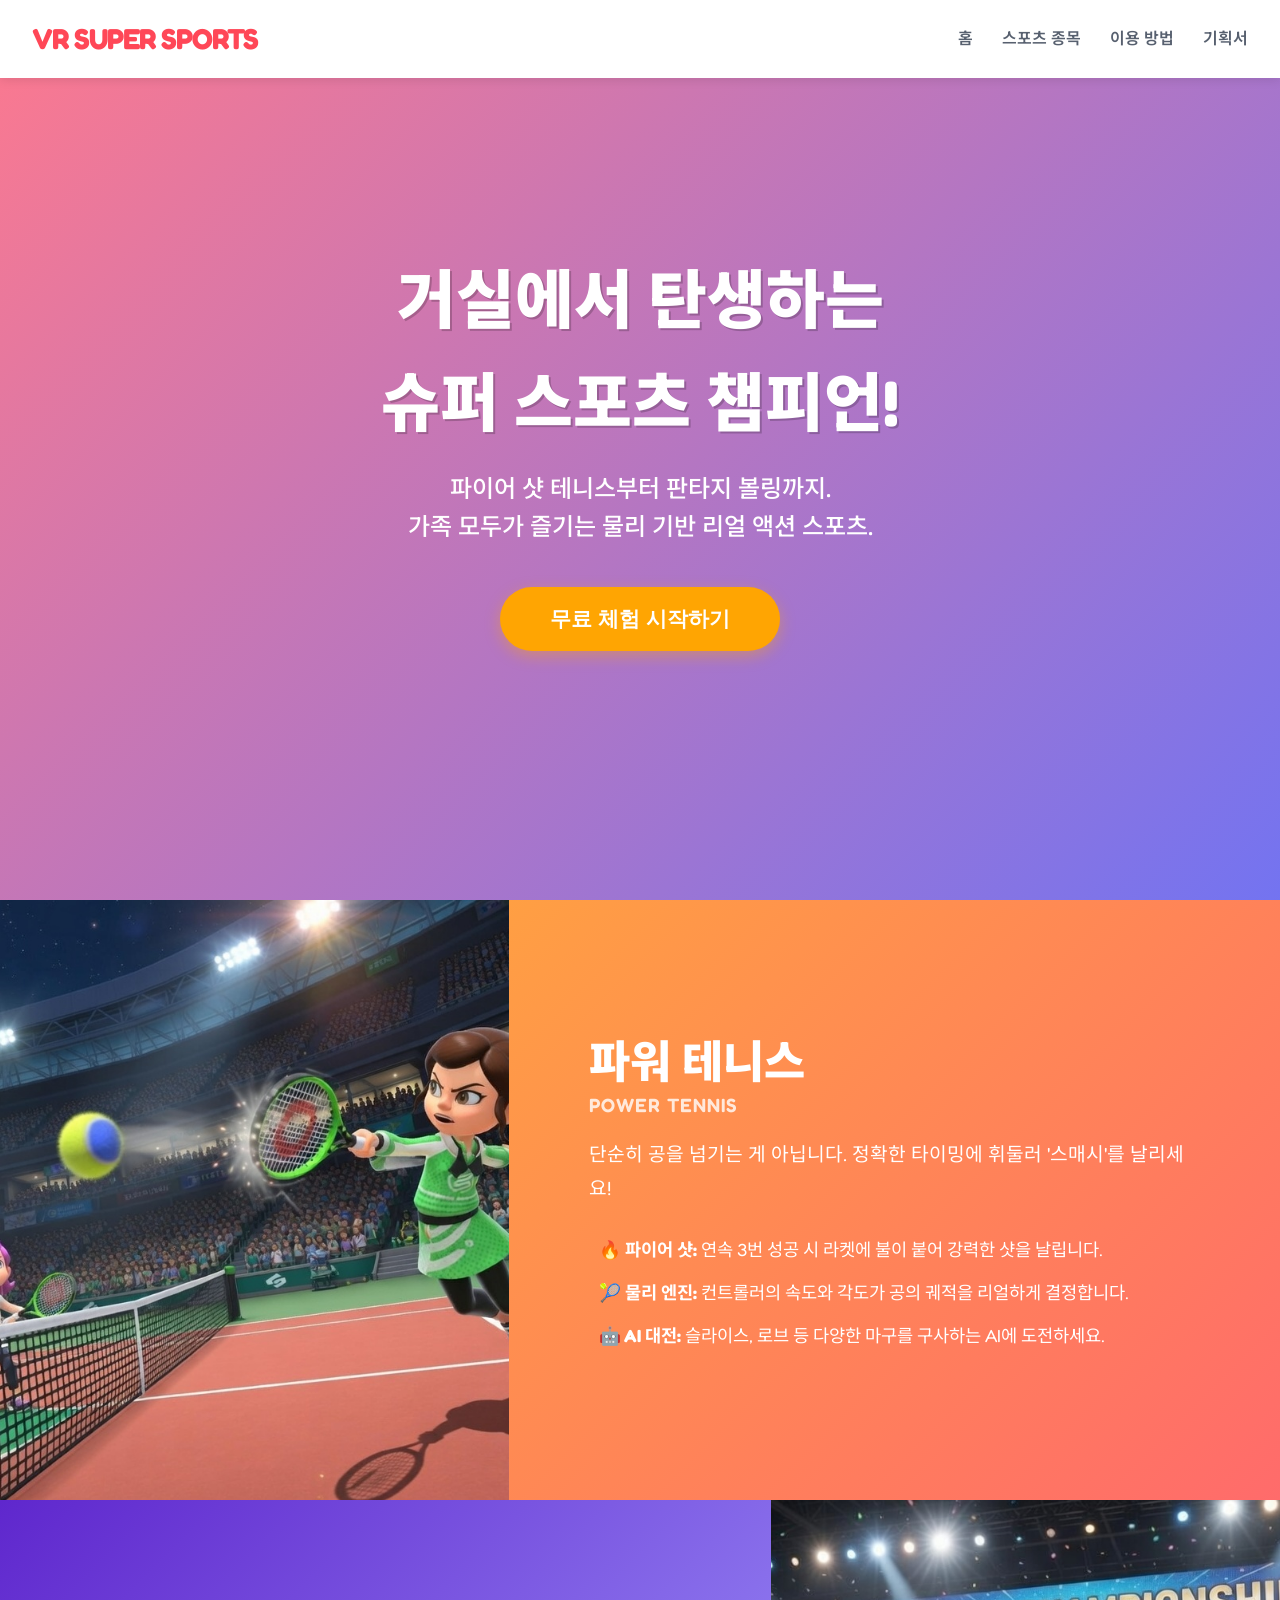
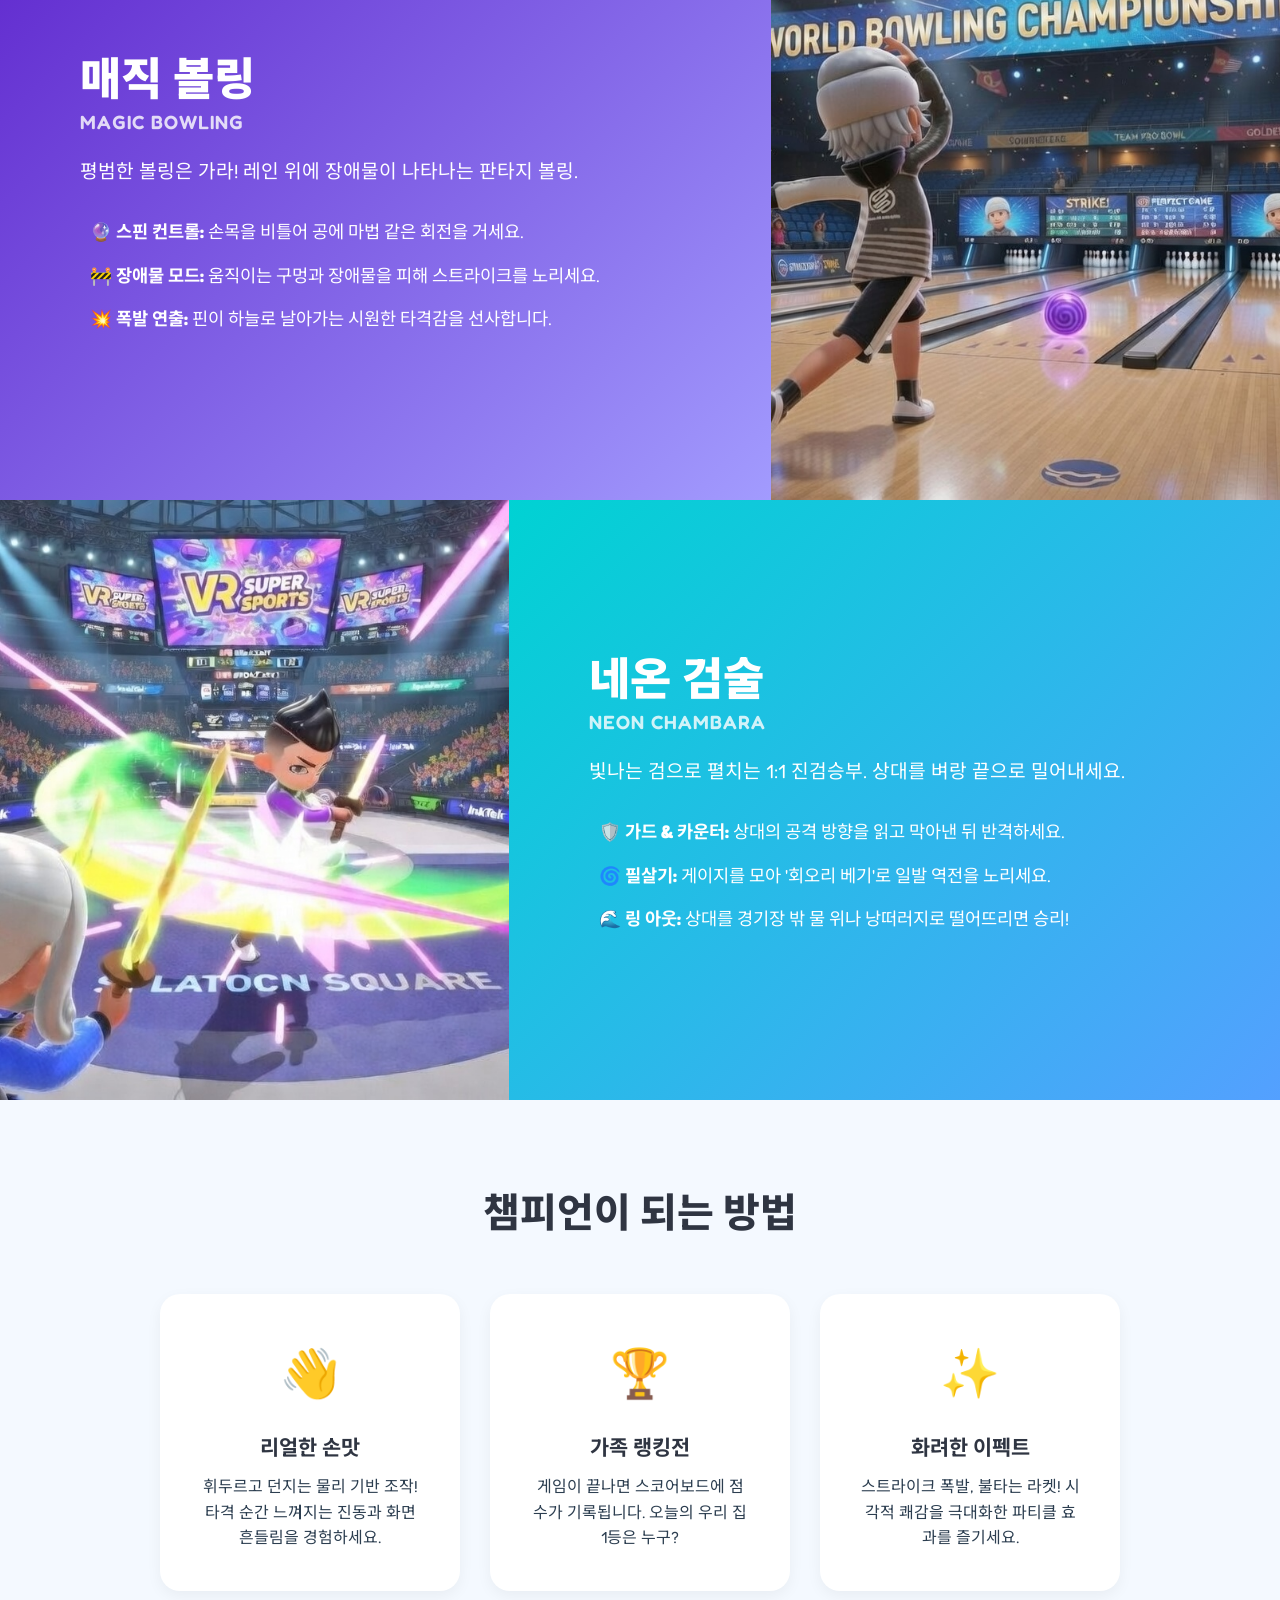
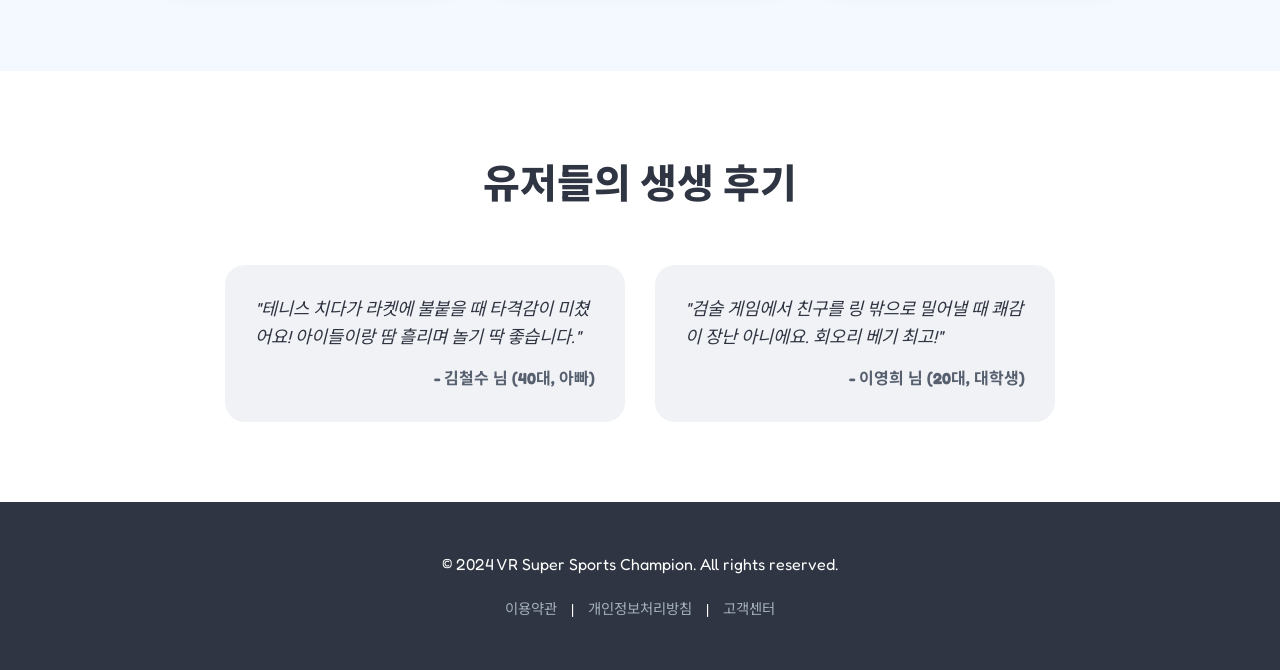
==== index.html @ 84fe6892 "VR" ====
<!doctype html>
<html lang="ko">
  <head>
    <meta charset="UTF-8" />
    <meta name="viewport" content="width=device-width, initial-scale=1.0" />
    <title>VR 슈퍼 스포츠 챔피언</title>
    <link rel="stylesheet" href="VR Super Sports/main.css" />
    <!-- 폰트 추가 -->
    <link
      href="https://fonts.googleapis.com/css2?family=Fredoka:wght@400;600;700&family=Noto+Sans+KR:wght@400;700&display=swap"
      rel="stylesheet"
    />
  </head>
  <body>
    <header>
      <div class="logo">VR SUPER SPORTS</div>
      <nav>
        <a href="#">홈</a>
        <a href="#features">스포츠 종목</a>
        <a href="#how-to">이용 방법</a>
        <a href="VR Super Sports/design.html">기획서</a>
      </nav>
    </header>

    <section class="hero">
      <h1>거실에서 탄생하는<br />슈퍼 스포츠 챔피언!</h1>
      <p>
        파이어 샷 테니스부터 판타지 볼링까지.<br />가족 모두가 즐기는 물리 기반
        리얼 액션 스포츠.
      </p>
      <button class="btn" id="startBtn">무료 체험 시작하기</button>
    </section>

    <div id="features">
      <!-- 파워 테니스 섹션 -->
      <section class="game-section tennis-section">
        <div class="game-visual">
          <img
            src="VR Super Sports/asset/테니스.jpg"
            alt="파워 테니스 게임 장면"
          />
        </div>
        <div class="game-text">
          <h2 class="game-title">
            파워 테니스 <span class="sub-title">Power Tennis</span>
          </h2>
          <p class="game-desc">
            단순히 공을 넘기는 게 아닙니다. 정확한 타이밍에 휘둘러 '스매시'를
            날리세요!
          </p>
          <ul class="game-features">
            <li>
              <strong>🔥 파이어 샷:</strong> 연속 3번 성공 시 라켓에 불이 붙어
              강력한 샷을 날립니다.
            </li>
            <li>
              <strong>🎾 물리 엔진:</strong> 컨트롤러의 속도와 각도가 공의
              궤적을 리얼하게 결정합니다.
            </li>
            <li>
              <strong>🤖 AI 대전:</strong> 슬라이스, 로브 등 다양한 마구를
              구사하는 AI에 도전하세요.
            </li>
          </ul>
        </div>
      </section>

      <!-- 매직 볼링 섹션 -->
      <section class="game-section bowling-section">
        <div class="game-visual">
          <img src="VR Super Sports/asset/볼링.jpg" alt="매직 볼링 게임 장면" />
        </div>
        <div class="game-text">
          <h2 class="game-title">
            매직 볼링 <span class="sub-title">Magic Bowling</span>
          </h2>
          <p class="game-desc">
            평범한 볼링은 가라! 레인 위에 장애물이 나타나는 판타지 볼링.
          </p>
          <ul class="game-features">
            <li>
              <strong>🔮 스핀 컨트롤:</strong> 손목을 비틀어 공에 마법 같은
              회전을 거세요.
            </li>
            <li>
              <strong>🚧 장애물 모드:</strong> 움직이는 구멍과 장애물을 피해
              스트라이크를 노리세요.
            </li>
            <li>
              <strong>💥 폭발 연출:</strong> 핀이 하늘로 날아가는 시원한
              타격감을 선사합니다.
            </li>
          </ul>
        </div>
      </section>

      <!-- 네온 검술 섹션 -->
      <section class="game-section chambara-section">
        <div class="game-visual">
          <img src="VR Super Sports/asset/검술.jpg" alt="네온 검술 게임 장면" />
        </div>
        <div class="game-text">
          <h2 class="game-title">
            네온 검술 <span class="sub-title">Neon Chambara</span>
          </h2>
          <p class="game-desc">
            빛나는 검으로 펼치는 1:1 진검승부. 상대를 벼랑 끝으로 밀어내세요.
          </p>
          <ul class="game-features">
            <li>
              <strong>🛡️ 가드 & 카운터:</strong> 상대의 공격 방향을 읽고 막아낸
              뒤 반격하세요.
            </li>
            <li>
              <strong>🌀 필살기:</strong> 게이지를 모아 '회오리 베기'로 일발
              역전을 노리세요.
            </li>
            <li>
              <strong>🌊 링 아웃:</strong> 상대를 경기장 밖 물 위나 낭떠러지로
              떨어뜨리면 승리!
            </li>
          </ul>
        </div>
      </section>
    </div>

    <!-- 이용 방법 섹션 추가 -->
    <section id="how-to" class="how-to-play">
      <h2 class="section-title">챔피언이 되는 방법</h2>
      <div class="steps-container">
        <div class="step-item">
          <div class="step-icon">👋</div>
          <h3>리얼한 손맛</h3>
          <p>
            휘두르고 던지는 물리 기반 조작! 타격 순간 느껴지는 진동과 화면
            흔들림을 경험하세요.
          </p>
        </div>
        <div class="step-item">
          <div class="step-icon">🏆</div>
          <h3>가족 랭킹전</h3>
          <p>
            게임이 끝나면 스코어보드에 점수가 기록됩니다. 오늘의 우리 집 1등은
            누구?
          </p>
        </div>
        <div class="step-item">
          <div class="step-icon">✨</div>
          <h3>화려한 이펙트</h3>
          <p>
            스트라이크 폭발, 불타는 라켓! 시각적 쾌감을 극대화한 파티클 효과를
            즐기세요.
          </p>
        </div>
      </div>
    </section>

    <!-- 리뷰 섹션 추가 -->
    <section class="reviews">
      <h2 class="section-title">유저들의 생생 후기</h2>
      <div class="review-container">
        <div class="review-card">
          <p class="review-text">
            "테니스 치다가 라켓에 불붙을 때 타격감이 미쳤어요! 아이들이랑 땀
            흘리며 놀기 딱 좋습니다."
          </p>
          <p class="review-author">- 김철수 님 (40대, 아빠)</p>
        </div>
        <div class="review-card">
          <p class="review-text">
            "검술 게임에서 친구를 링 밖으로 밀어낼 때 쾌감이 장난 아니에요.
            회오리 베기 최고!"
          </p>
          <p class="review-author">- 이영희 님 (20대, 대학생)</p>
        </div>
      </div>
    </section>

    <footer>
      <p>&copy; 2024 VR Super Sports Champion. All rights reserved.</p>
      <div class="footer-links">
        <a href="#">이용약관</a> | <a href="#">개인정보처리방침</a> |
        <a href="#">고객센터</a>
      </div>
    </footer>

    <script src="VR Super Sports/main.js"></script>
  </body>
</html>
---- VR Super Sports/main.css ----
/* c:\Users\vr\Documents\GitHub\VRproject\기나쥬\style.css */

/* CSS Reset & Basic Setup */
* {
    box-sizing: border-box;
    margin: 0;
    padding: 0;
}
body {
    font-family: 'Fredoka', 'Noto Sans KR', sans-serif, 'Arial';
    background-color: #f4f9ff;
    color: #2c3e50;
    line-height: 1.6;
}

/* Header */
header {
    background-color: #ffffff;
    padding: 1rem 2rem;
    display: flex;
    justify-content: space-between;
    align-items: center;
    position: fixed;
    width: 100%;
    top: 0;
    z-index: 1000;
    box-shadow: 0 2px 10px rgba(0,0,0,0.1);
}
.logo {
    font-size: 1.8rem;
    font-weight: 800;
    color: #ff4757;
    letter-spacing: -1px;
}
nav a {
    color: #57606f;
    text-decoration: none;
    margin-left: 25px;
    font-weight: 600;
    transition: color 0.3s;
}
nav a:hover {
    color: #2ed573;
}

/* Hero Section */
.hero {
    height: 100vh;
    display: flex;
    flex-direction: column;
    justify-content: center;
    align-items: center;
    text-align: center;
    background: linear-gradient(135deg, rgba(255, 107, 129, 0.9), rgba(83, 82, 237, 0.8)), url('https://images.unsplash.com/photo-1551958219-acbc608c6377?ixlib=rb-4.0.3&auto=format&fit=crop&w=1920&q=80');
    background-size: cover;
    background-position: center;
    color: white;
    padding: 0 20px;
}
.hero h1 {
    font-size: 4rem;
    margin-bottom: 1rem;
    text-shadow: 2px 2px 0px rgba(0,0,0,0.2);
    font-weight: 900;
}
.hero p {
    font-size: 1.5rem;
    margin-bottom: 2.5rem;
    max-width: 700px;
    font-weight: 500;
}
.btn {
    padding: 18px 50px;
    background-color: #ffa502;
    color: white;
    border: none;
    border-radius: 50px;
    font-size: 1.3rem;
    font-weight: 800;
    cursor: pointer;
    transition: all 0.3s ease;
    box-shadow: 0 5px 15px rgba(255, 165, 2, 0.4);
}
.btn:hover {
    transform: scale(1.05);
    background-color: #ff7f50;
}

/* Common Section Styles */
section {
    padding: 80px 20px;
}
.section-title {
    width: 100%;
    text-align: center;
    margin-bottom: 50px;
    font-size: 2.5rem;
    color: #2f3542;
    font-weight: 800;
}

/* Game Sections (New Layout) */
.game-section {
    display: flex;
    align-items: stretch;
    justify-content: center;
    padding: 0;
    gap: 0;
    min-height: 600px;
}

/* 짝수 번째 섹션은 좌우 반전 (이미지 오른쪽, 텍스트 왼쪽) */
.game-section:nth-child(even) {
    flex-direction: row-reverse;
    background-color: #ffffff;
}
.game-section:nth-child(odd) {
    background-color: #f8f9fa;
}

.game-visual {
    flex: 1;
    border-radius: 0;
    box-shadow: none;
    overflow: hidden;
    position: relative;
}
.game-visual:hover img {
    transform: scale(1.05);
}

.game-visual img {
    width: 100%;
    height: 100%;
    object-fit: cover;
    object-position: center; /* 중앙 정렬 */
    display: block;
    transition: transform 0.5s ease;
}

.game-text {
    flex: 1.2;
    padding: 5rem;
    display: flex;
    flex-direction: column;
    justify-content: center;
}

.game-title {
    font-size: 2.8rem;
    font-weight: 900;
    margin-bottom: 20px;
    line-height: 1.2;
}
.sub-title {
    display: block;
    font-size: 1.2rem;
    color: #636e72;
    font-weight: 600;
    margin-top: 5px;
    text-transform: uppercase;
    letter-spacing: 1px;
}
.game-desc {
    font-size: 1.2rem;
    color: #636e72;
    margin-bottom: 30px;
    line-height: 1.8;
}
.game-features {
    list-style: none;
}
.game-features li {
    margin-bottom: 15px;
    font-size: 1.1rem;
    padding-left: 10px;
}

/* Specific Colors per Game */
.tennis-section .game-text {
    background: linear-gradient(135deg, #ff9f43, #ff6b6b);
    color: white;
}
.tennis-section .game-title, .tennis-section .game-desc, .tennis-section .sub-title { color: white; }
.tennis-section .sub-title { opacity: 0.8; }

.bowling-section .game-text {
    background: linear-gradient(135deg, #5f27cd, #a29bfe);
    color: white;
}
.bowling-section .game-title, .bowling-section .game-desc, .bowling-section .sub-title { color: white; }
.bowling-section .sub-title { opacity: 0.8; }

.chambara-section .game-text {
    background: linear-gradient(135deg, #00d2d3, #54a0ff);
    color: white;
}
.chambara-section .game-title, .chambara-section .game-desc, .chambara-section .sub-title { color: white; }
.chambara-section .sub-title { opacity: 0.8; }

/* Mobile Responsive */
@media (max-width: 768px) {
    .game-section {
        flex-direction: column !important;
        padding: 0;
        gap: 0;
        text-align: center;
    }
    .game-visual {
        width: 100%;
        height: 300px;
    }
    .game-text {
        padding: 40px 20px;
    }
    .game-features {
        text-align: left;
    }
}

/* How to Play Section */
.how-to-play {
    background-color: #f4f9ff;
    text-align: center;
}
.steps-container {
    display: flex;
    justify-content: center;
    flex-wrap: wrap;
    gap: 30px;
}
.step-item {
    background: white;
    padding: 40px;
    border-radius: 20px;
    width: 300px;
    box-shadow: 0 5px 15px rgba(0,0,0,0.05);
}
.step-icon {
    font-size: 3rem;
    margin-bottom: 20px;
}
.step-item h3 {
    color: #2f3542;
    margin-bottom: 10px;
    font-size: 1.3rem;
}

/* Reviews Section */
.reviews {
    background-color: #ffffff;
}
.review-container {
    display: flex;
    justify-content: center;
    gap: 30px;
    flex-wrap: wrap;
}
.review-card {
    background-color: #f1f2f6;
    padding: 30px;
    border-radius: 20px;
    width: 400px;
    position: relative;
}
.review-text {
    font-size: 1.1rem;
    color: #2f3542;
    font-style: italic;
    margin-bottom: 15px;
}
.review-author {
    font-weight: bold;
    color: #57606f;
    text-align: right;
}

/* Footer */
footer {
    background-color: #2f3542;
    padding: 50px 20px;
    text-align: center;
    color: #fff;
}
.footer-links {
    margin-top: 20px;
    font-size: 0.9rem;
}
.footer-links a {
    color: #a4b0be;
    text-decoration: none;
    margin: 0 10px;
}
.footer-links a:hover {
    color: white;
}
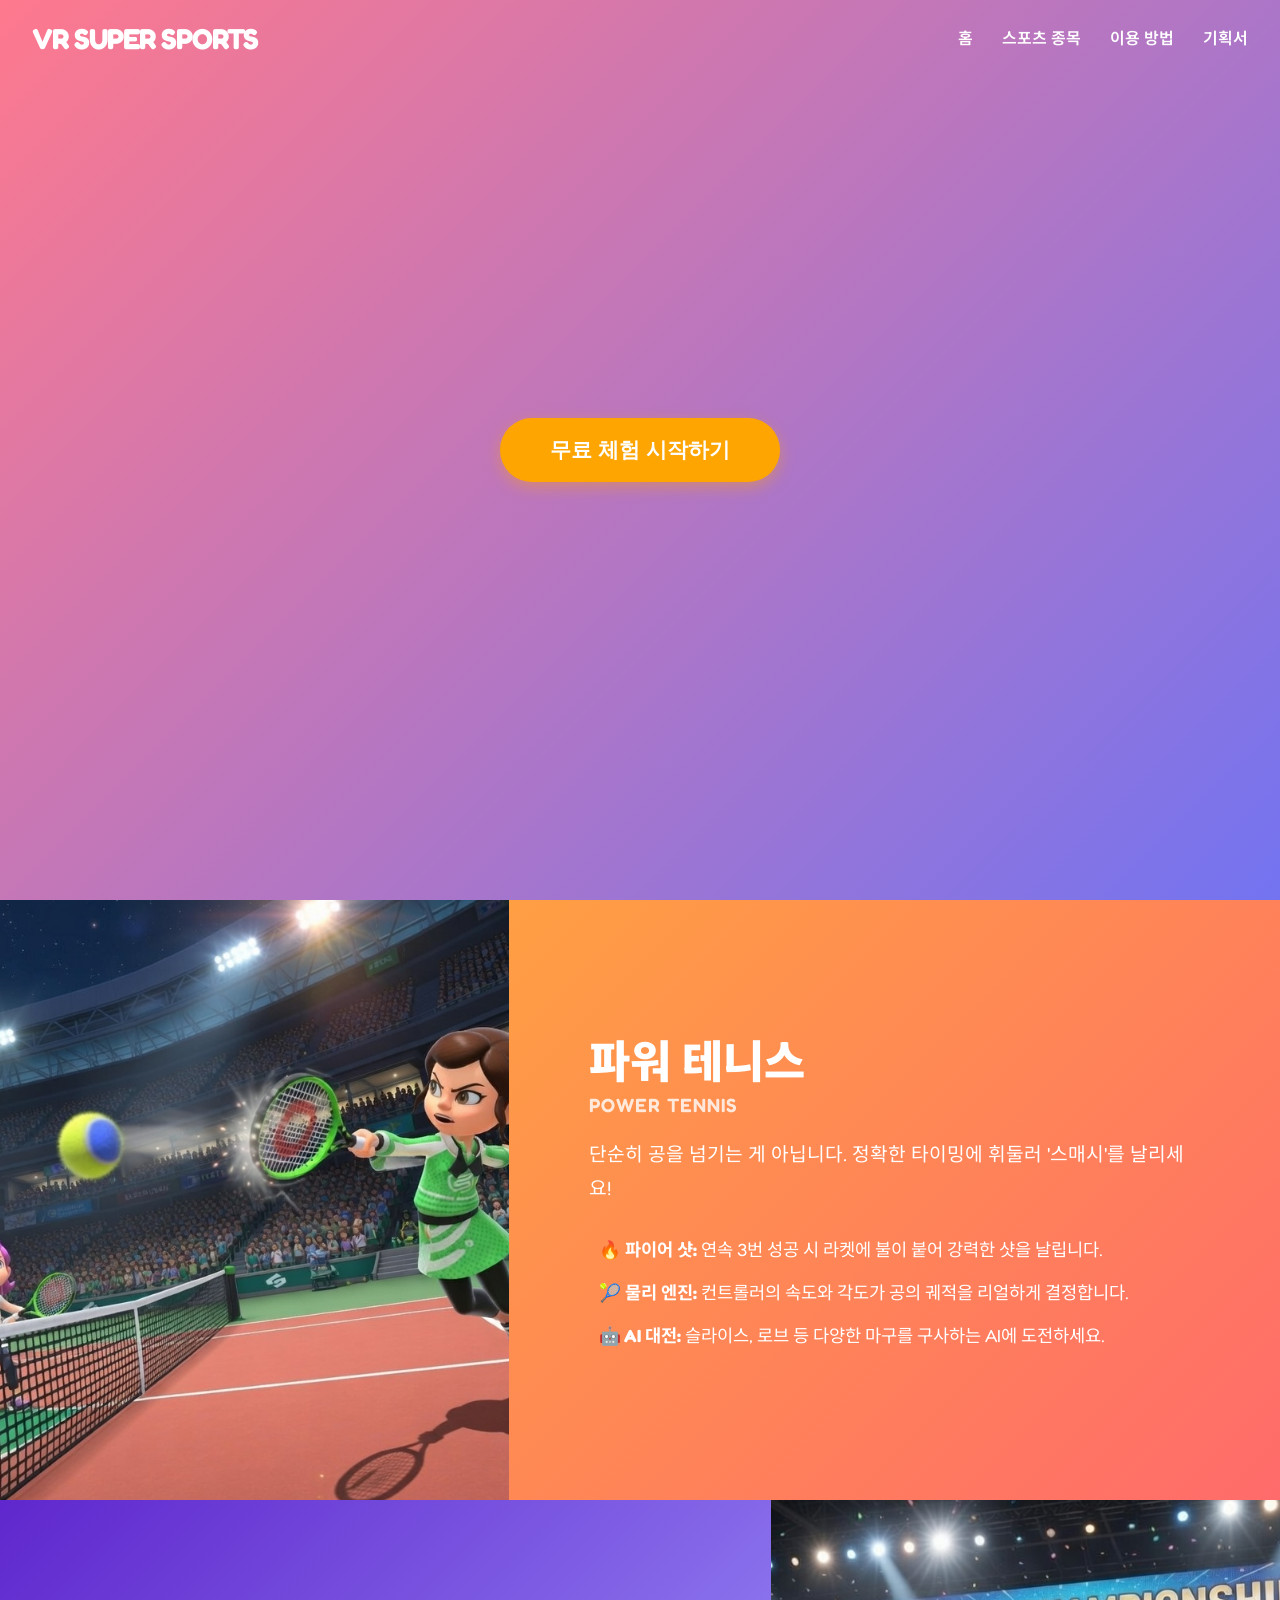
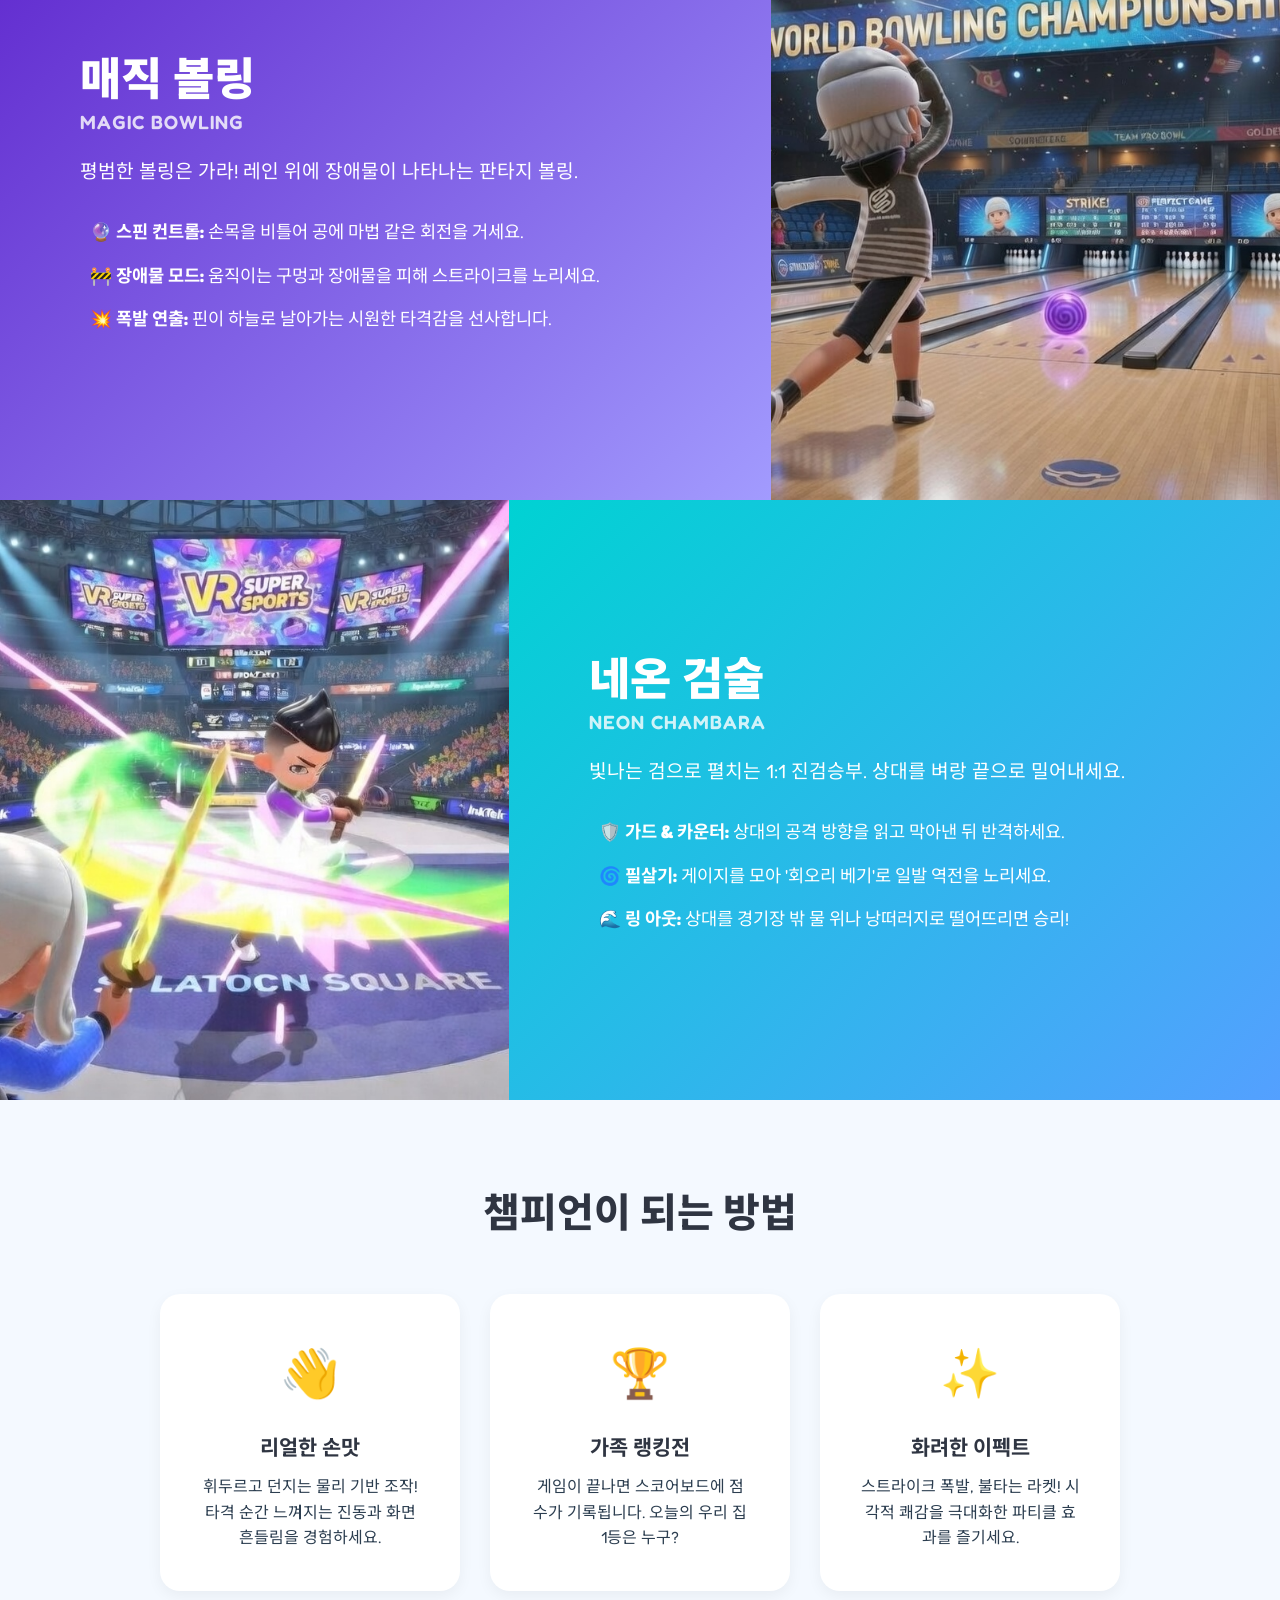
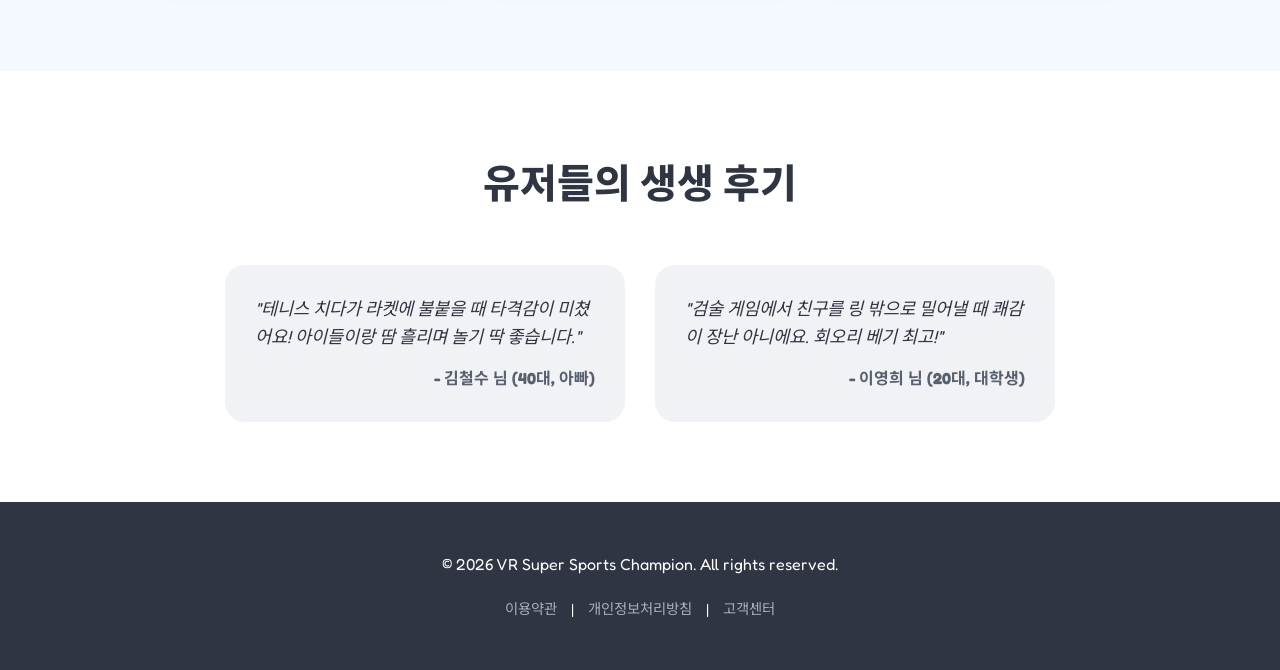
==== commit 8cb78513: "." ====
--- a/index.html
+++ b/index.html
@@ -23,11 +23,8 @@
     </header>
 
     <section class="hero">
-      <h1>거실에서 탄생하는<br />슈퍼 스포츠 챔피언!</h1>
-      <p>
-        파이어 샷 테니스부터 판타지 볼링까지.<br />가족 모두가 즐기는 물리 기반
-        리얼 액션 스포츠.
-      </p>
+     
+      
       <button class="btn" id="startBtn">무료 체험 시작하기</button>
     </section>
 
@@ -177,7 +174,7 @@
     </section>
 
     <footer>
-      <p>&copy; 2024 VR Super Sports Champion. All rights reserved.</p>
+      <p>&copy; 2026 VR Super Sports Champion. All rights reserved.</p>
       <div class="footer-links">
         <a href="#">이용약관</a> | <a href="#">개인정보처리방침</a> |
         <a href="#">고객센터</a>
--- a/VR Super Sports/main.css
+++ b/VR Super Sports/main.css
@@ -15,7 +15,6 @@
 
 /* Header */
 header {
-    background-color: #ffffff;
     padding: 1rem 2rem;
     display: flex;
     justify-content: space-between;
@@ -24,21 +23,33 @@
     width: 100%;
     top: 0;
     z-index: 1000;
+    background-color: transparent;
+    transition: background-color 0.3s ease, box-shadow 0.3s ease;
+}
+header.scrolled {
+    background-color: #ffffff;
     box-shadow: 0 2px 10px rgba(0,0,0,0.1);
 }
 .logo {
     font-size: 1.8rem;
     font-weight: 800;
+    color: white;
+    letter-spacing: -1px;
+    transition: color 0.3s ease;
+}
+header.scrolled .logo {
     color: #ff4757;
-    letter-spacing: -1px;
 }
 nav a {
-    color: #57606f;
+    color: white;
     text-decoration: none;
     margin-left: 25px;
     font-weight: 600;
     transition: color 0.3s;
 }
+header.scrolled nav a {
+    color: #57606f;
+}
 nav a:hover {
     color: #2ed573;
 }
@@ -51,7 +62,7 @@
     justify-content: center;
     align-items: center;
     text-align: center;
-    background: linear-gradient(135deg, rgba(255, 107, 129, 0.9), rgba(83, 82, 237, 0.8)), url('https://images.unsplash.com/photo-1551958219-acbc608c6377?ixlib=rb-4.0.3&auto=format&fit=crop&w=1920&q=80');
+    background: linear-gradient(135deg, rgba(255, 107, 129, 0.9), rgba(83, 82, 237, 0.8)), url('asset/메인 타이틀.png');
     background-size: cover;
     background-position: center;
     color: white;
@@ -63,11 +74,17 @@
     text-shadow: 2px 2px 0px rgba(0,0,0,0.2);
     font-weight: 900;
 }
+.main-logo {
+    max-width: 60%;
+    margin-bottom: 0.8rem;
+}
 .hero p {
     font-size: 1.5rem;
     margin-bottom: 2.5rem;
     max-width: 700px;
-    font-weight: 500;
+    font-weight: 700; /* 폰트를 더 굵게 변경 */
+    letter-spacing: 0.5px; /* 글자 사이 간격을 살짝 넓힘 */
+    text-shadow: 1px 1px 3px rgba(0, 0, 0, 0.3); /* 배경 위에서 가독성을 높이기 위한 그림자 */
 }
 .btn {
     padding: 18px 50px;
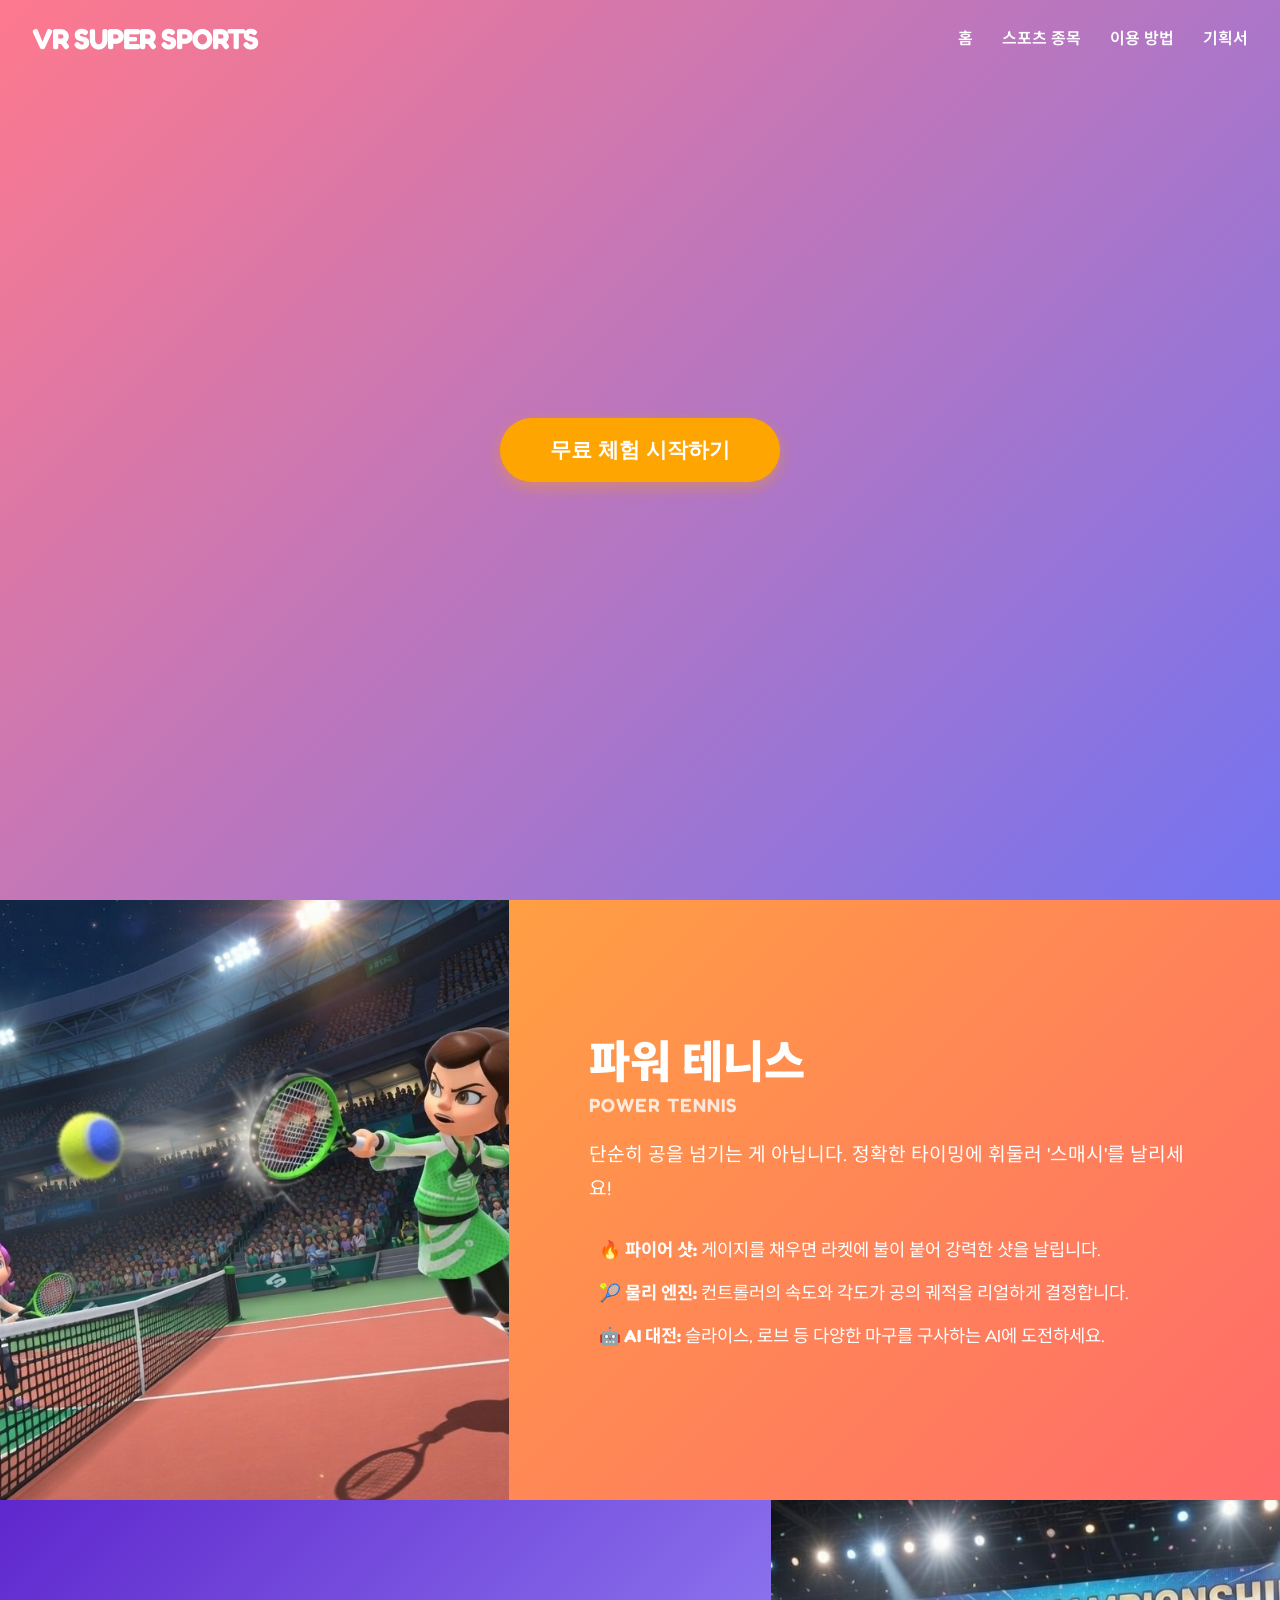
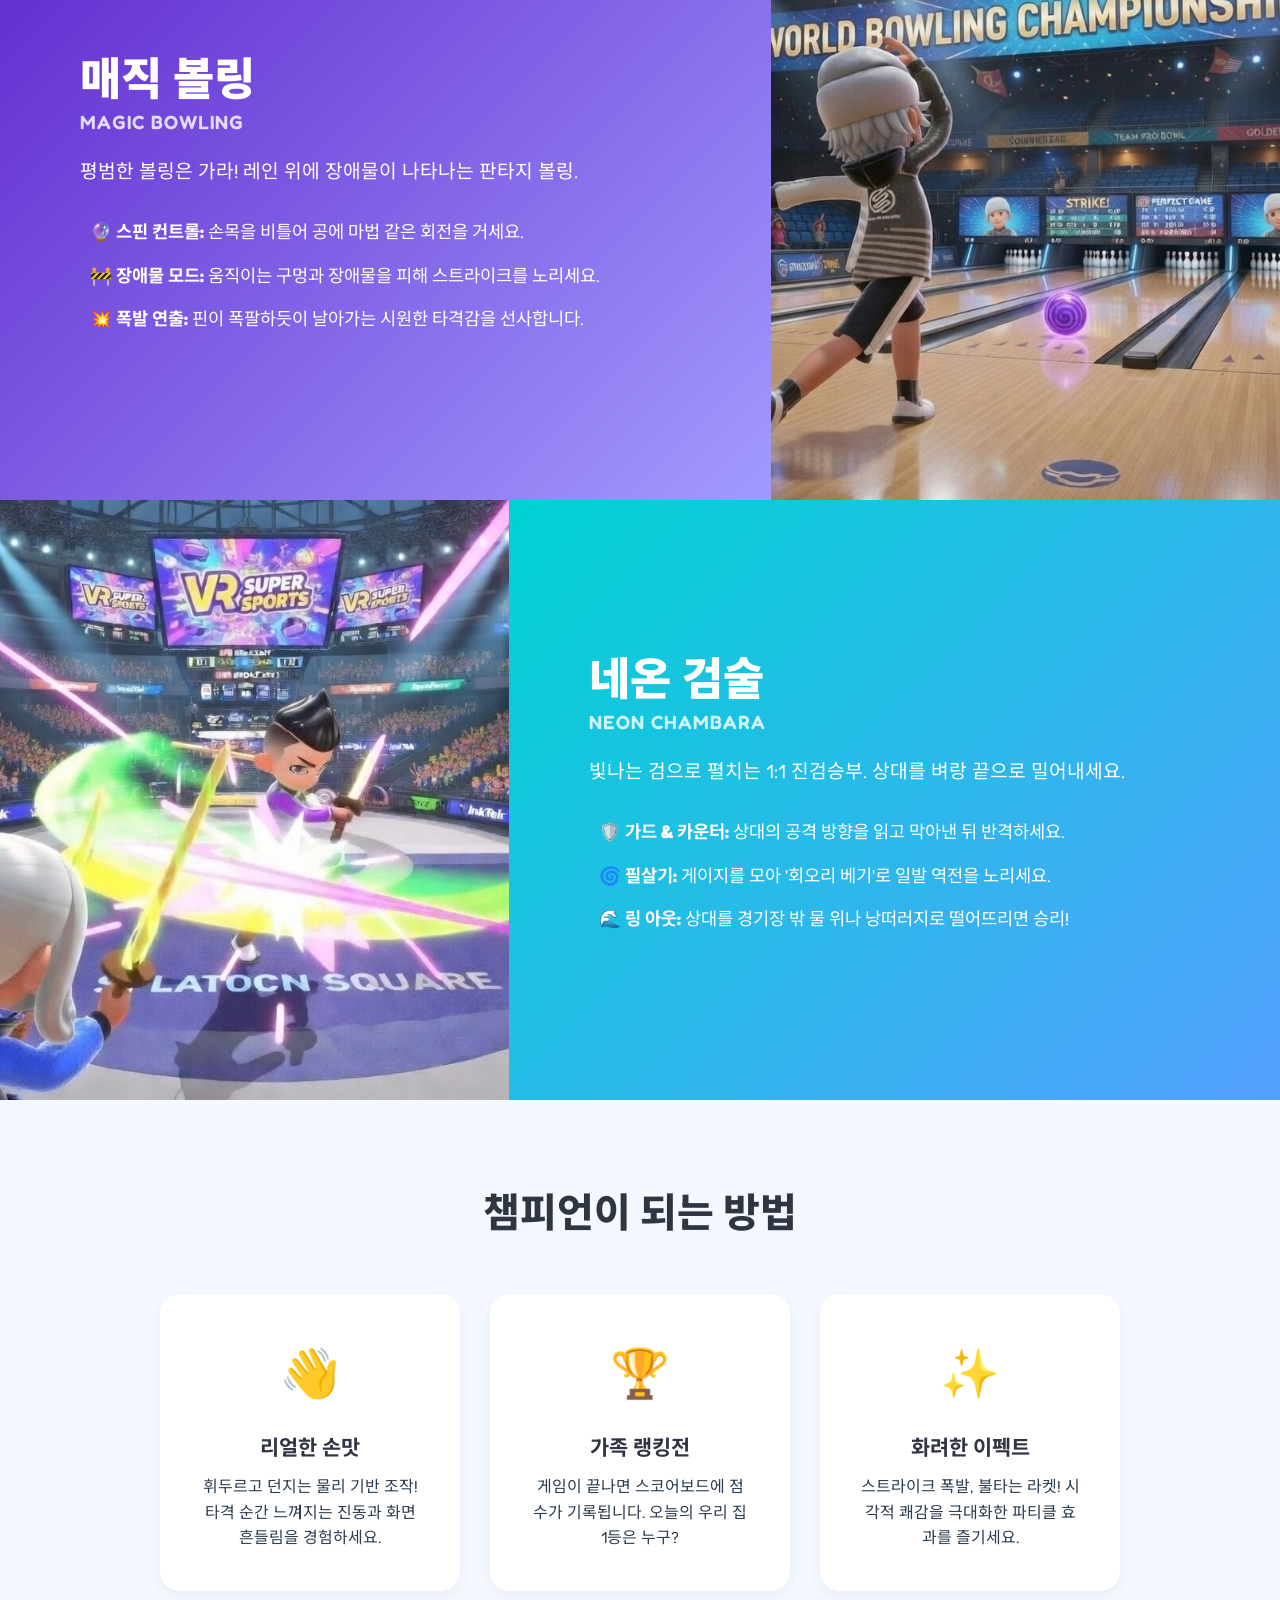
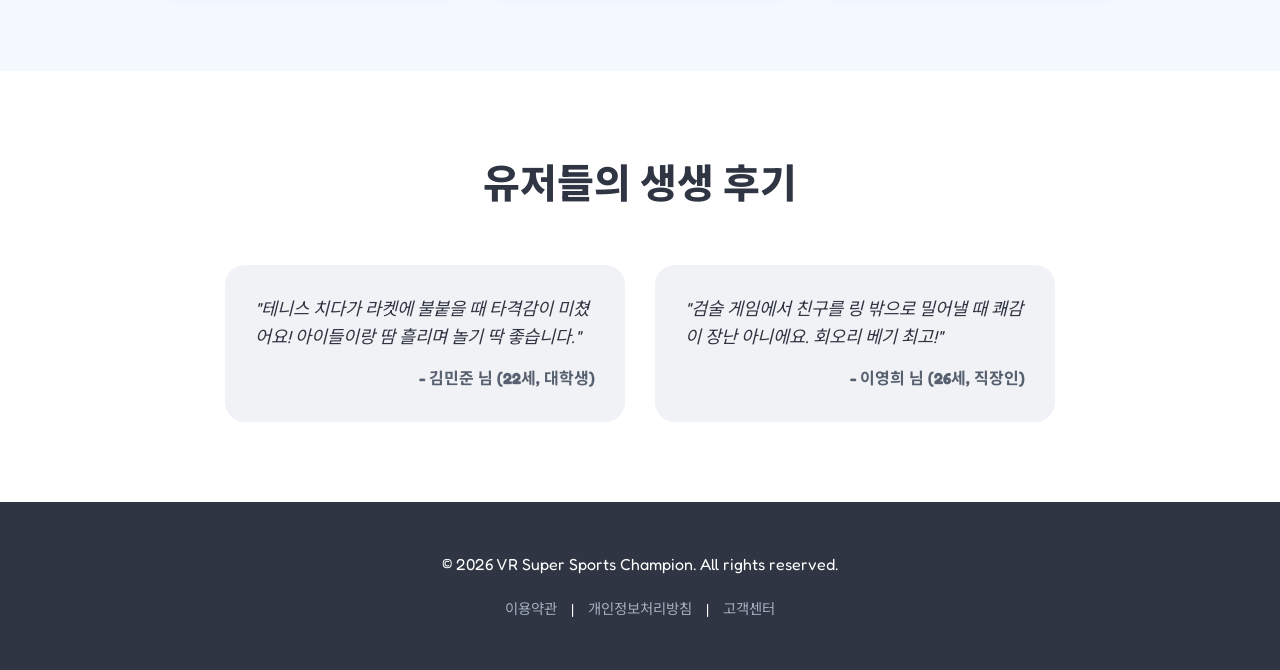
==== commit 2445efa9: "good" ====
--- a/index.html
+++ b/index.html
@@ -23,8 +23,6 @@
     </header>
 
     <section class="hero">
-     
-      
       <button class="btn" id="startBtn">무료 체험 시작하기</button>
     </section>
 
@@ -47,7 +45,7 @@
           </p>
           <ul class="game-features">
             <li>
-              <strong>🔥 파이어 샷:</strong> 연속 3번 성공 시 라켓에 불이 붙어
+              <strong>🔥 파이어 샷:</strong> 게이지를 채우면 라켓에 불이 붙어
               강력한 샷을 날립니다.
             </li>
             <li>
@@ -84,7 +82,7 @@
               스트라이크를 노리세요.
             </li>
             <li>
-              <strong>💥 폭발 연출:</strong> 핀이 하늘로 날아가는 시원한
+              <strong>💥 폭발 연출:</strong> 핀이 폭팔하듯이 날아가는 시원한
               타격감을 선사합니다.
             </li>
           </ul>
@@ -161,14 +159,14 @@
             "테니스 치다가 라켓에 불붙을 때 타격감이 미쳤어요! 아이들이랑 땀
             흘리며 놀기 딱 좋습니다."
           </p>
-          <p class="review-author">- 김철수 님 (40대, 아빠)</p>
+          <p class="review-author">- 김민준 님 (22세, 대학생)</p>
         </div>
         <div class="review-card">
           <p class="review-text">
             "검술 게임에서 친구를 링 밖으로 밀어낼 때 쾌감이 장난 아니에요.
             회오리 베기 최고!"
           </p>
-          <p class="review-author">- 이영희 님 (20대, 대학생)</p>
+          <p class="review-author">- 이영희 님 (26세, 직장인)</p>
         </div>
       </div>
     </section>
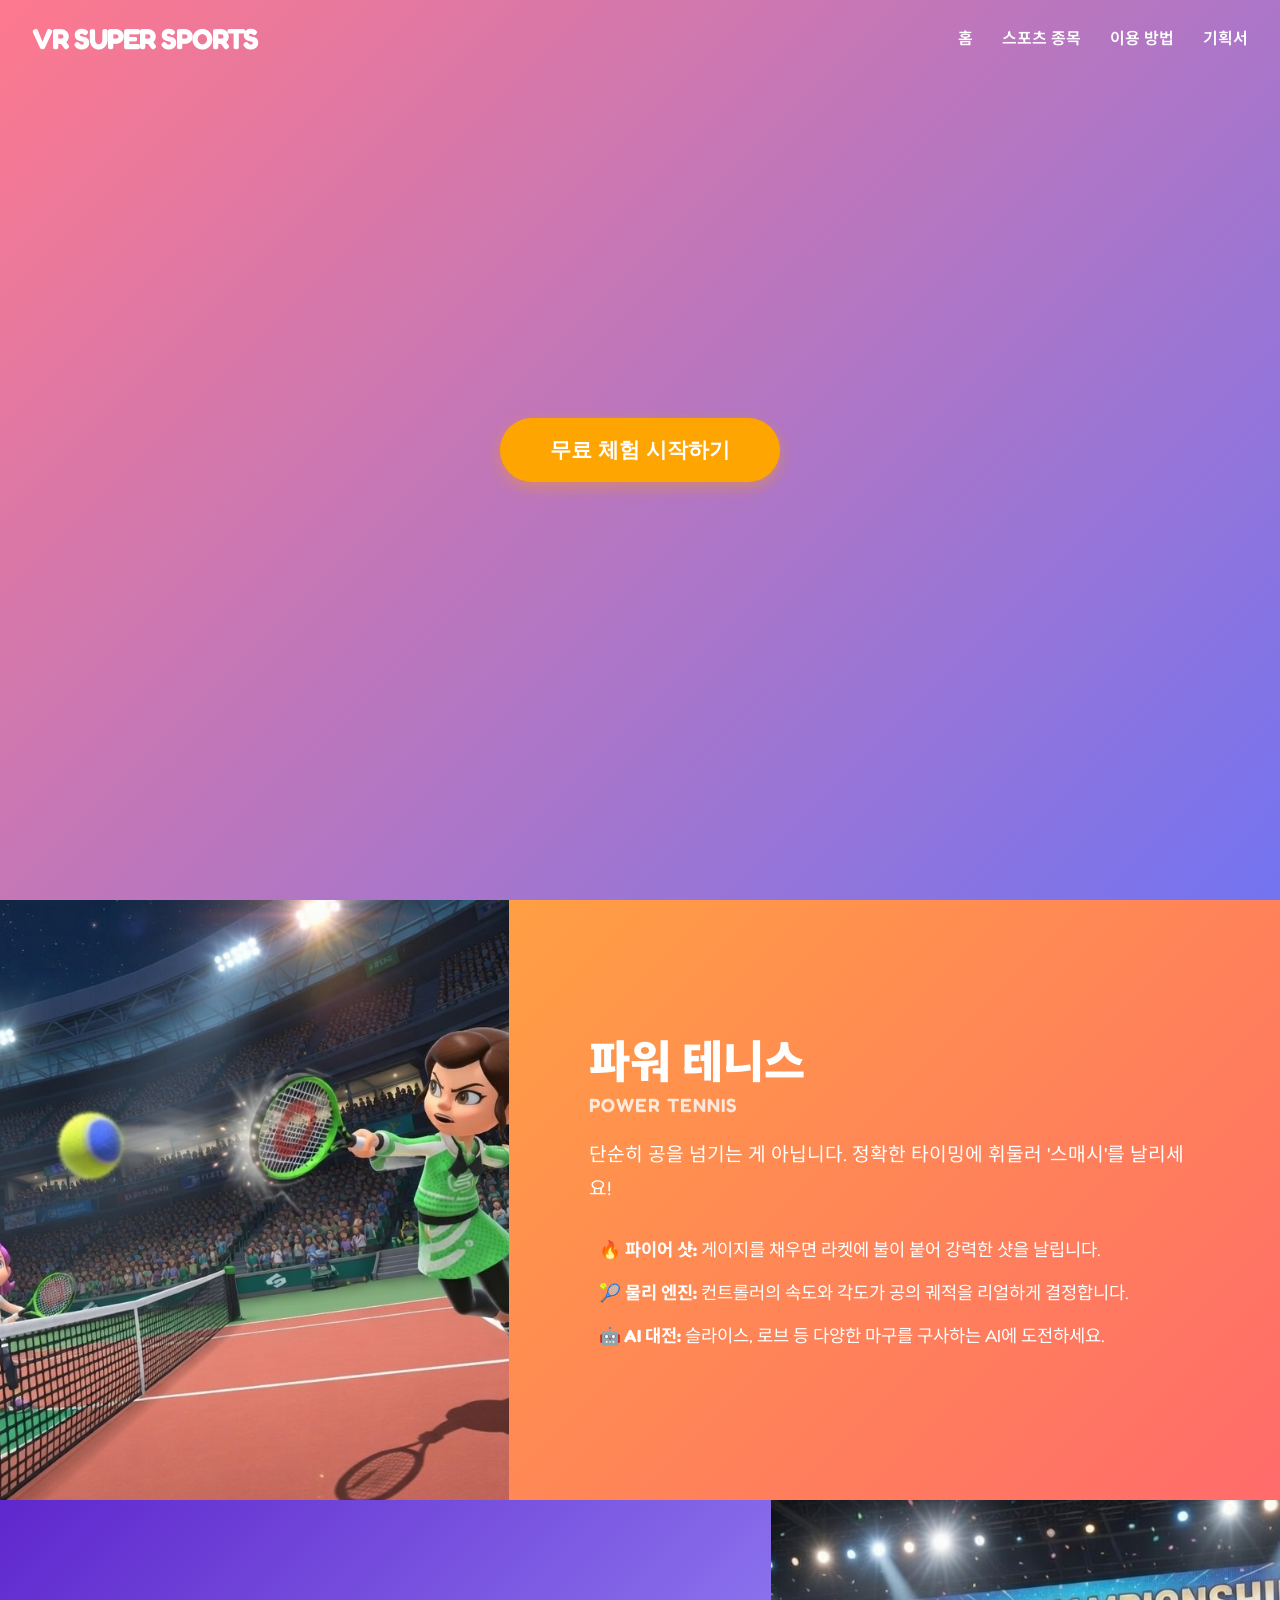
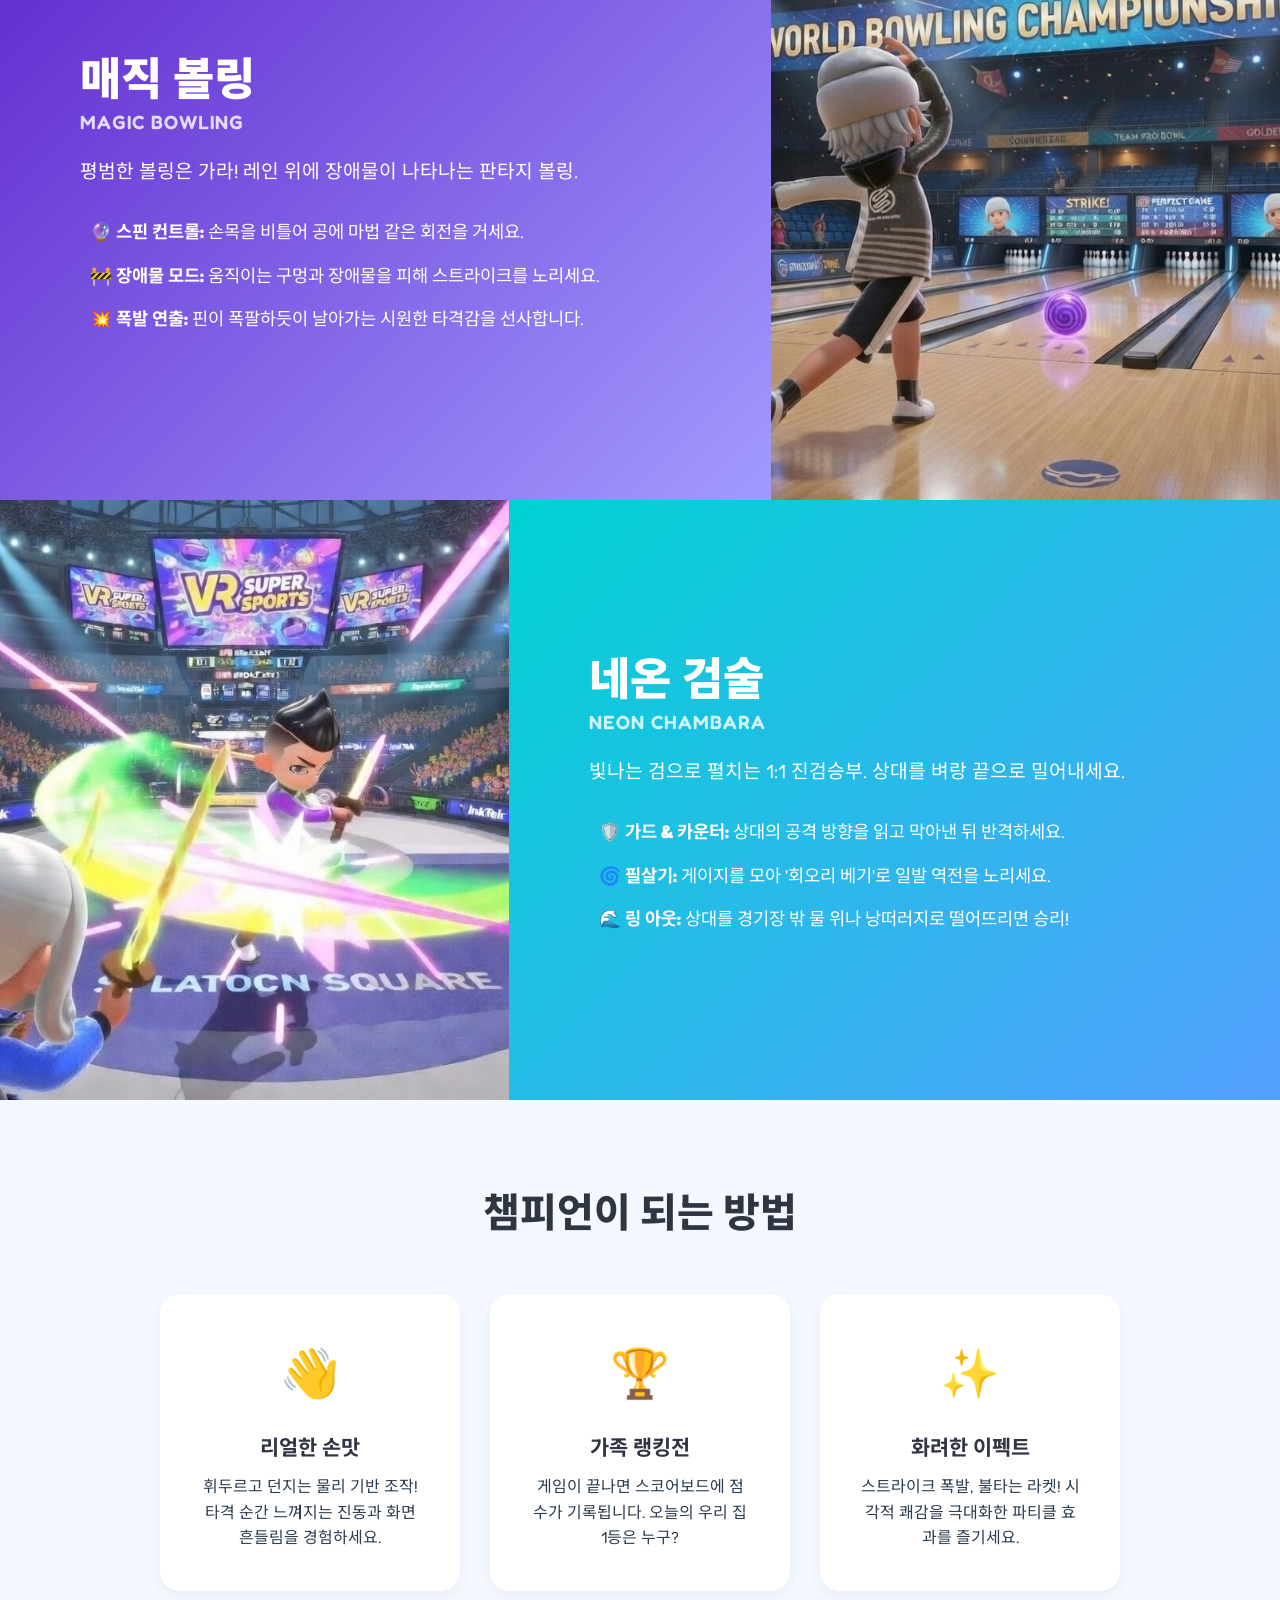
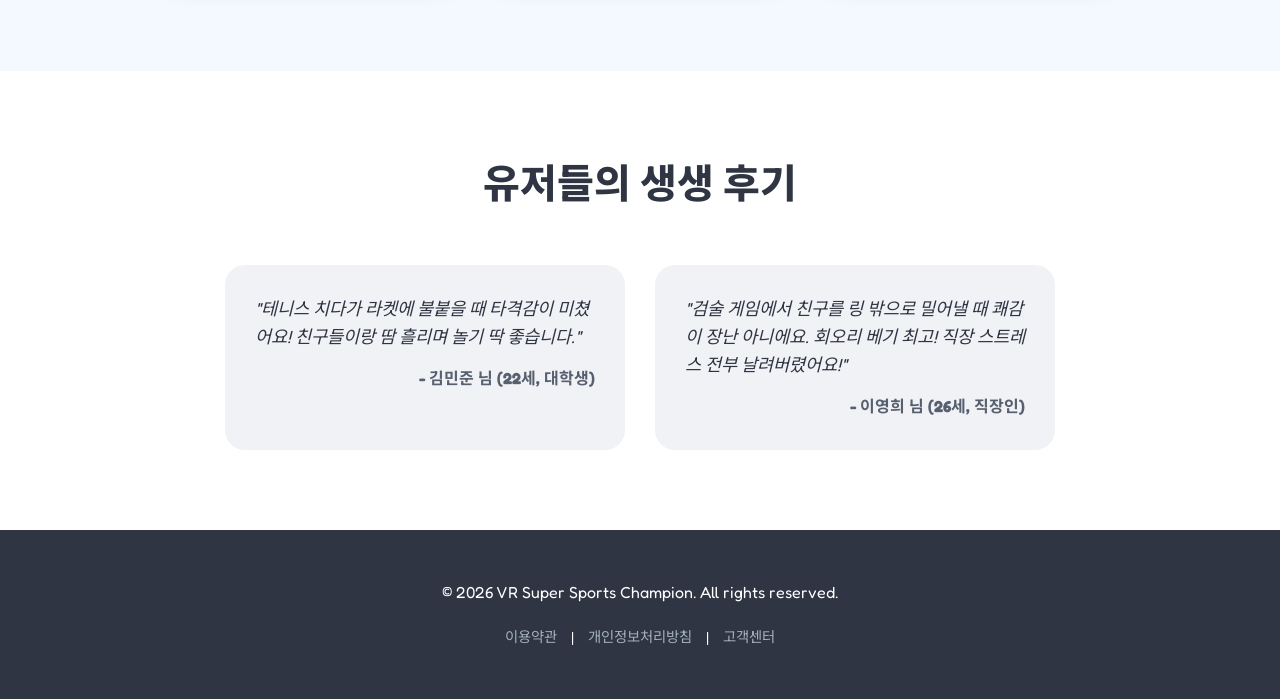
==== commit 9e9bc18d: "." ====
--- a/index.html
+++ b/index.html
@@ -156,7 +156,7 @@
       <div class="review-container">
         <div class="review-card">
           <p class="review-text">
-            "테니스 치다가 라켓에 불붙을 때 타격감이 미쳤어요! 아이들이랑 땀
+            "테니스 치다가 라켓에 불붙을 때 타격감이 미쳤어요! 친구들이랑 땀
             흘리며 놀기 딱 좋습니다."
           </p>
           <p class="review-author">- 김민준 님 (22세, 대학생)</p>
@@ -164,7 +164,7 @@
         <div class="review-card">
           <p class="review-text">
             "검술 게임에서 친구를 링 밖으로 밀어낼 때 쾌감이 장난 아니에요.
-            회오리 베기 최고!"
+            회오리 베기 최고! 직장 스트레스 전부 날려버렸어요!"
           </p>
           <p class="review-author">- 이영희 님 (26세, 직장인)</p>
         </div>
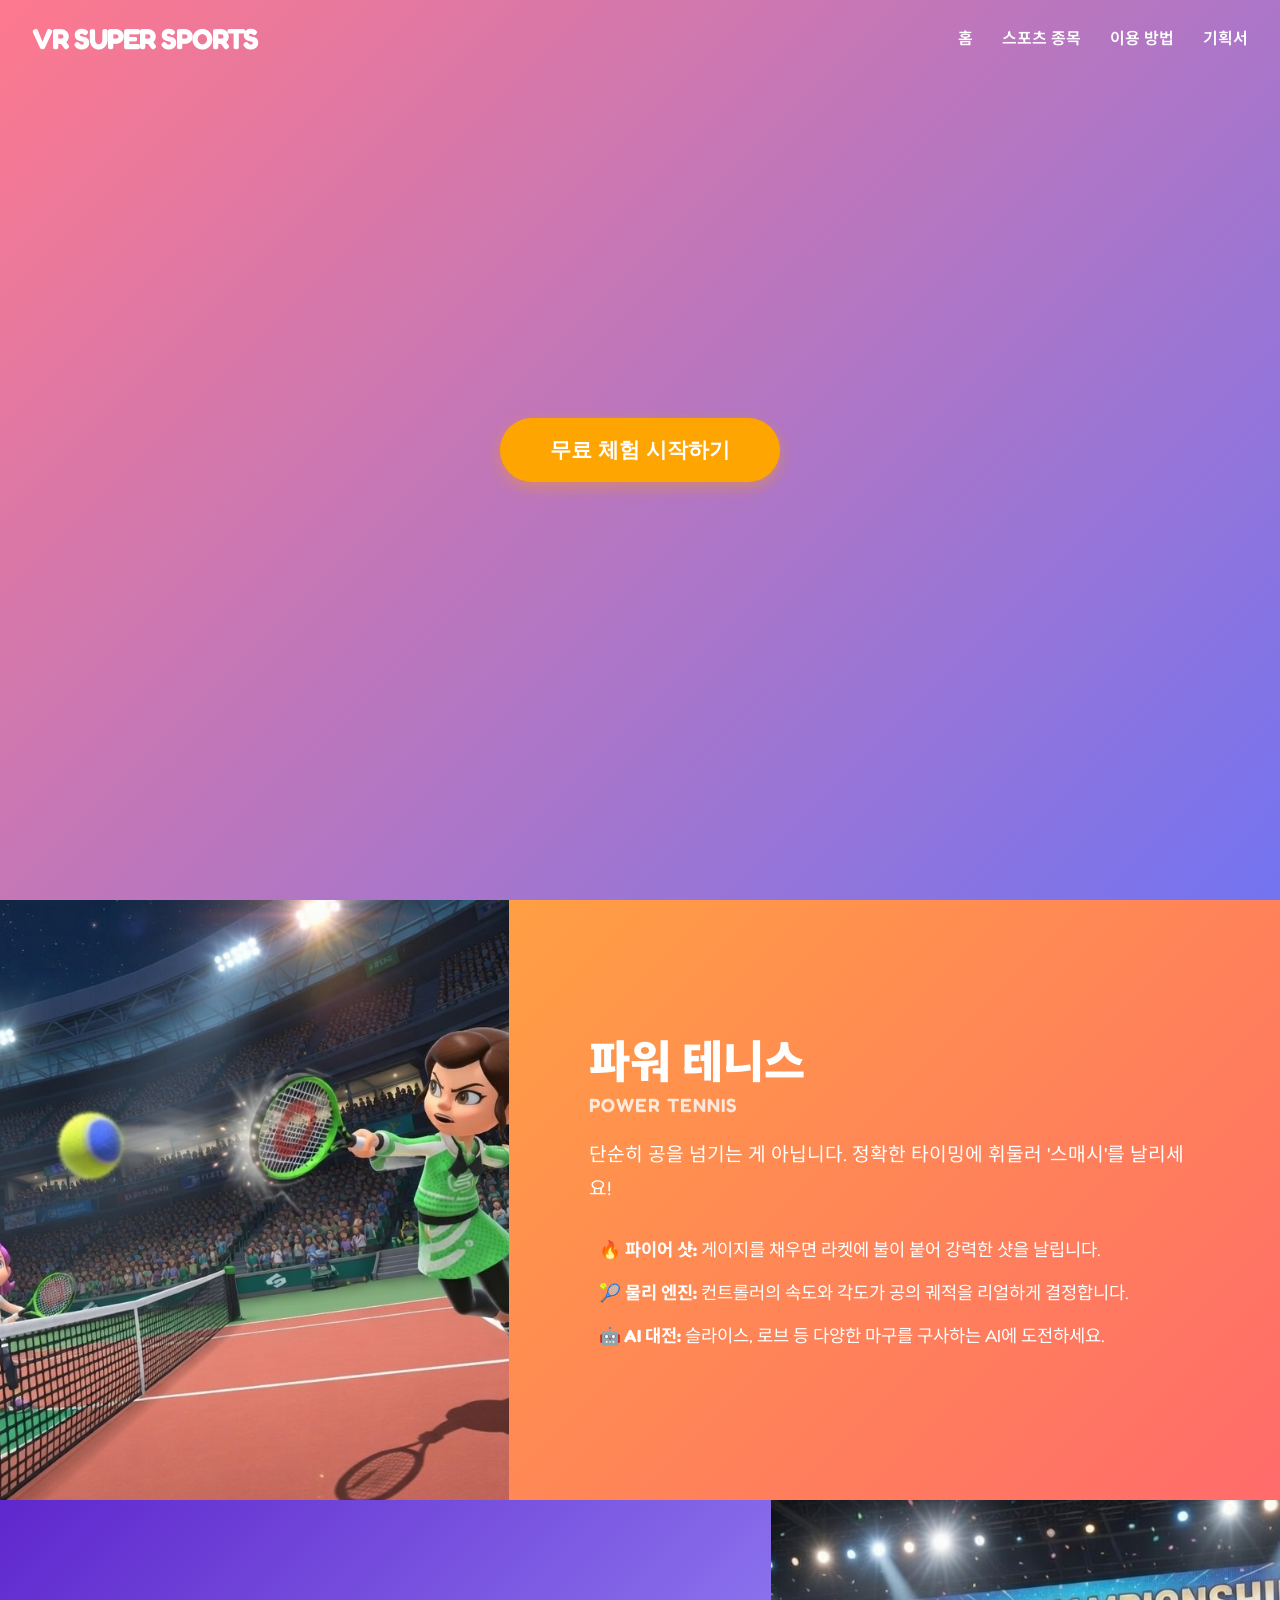
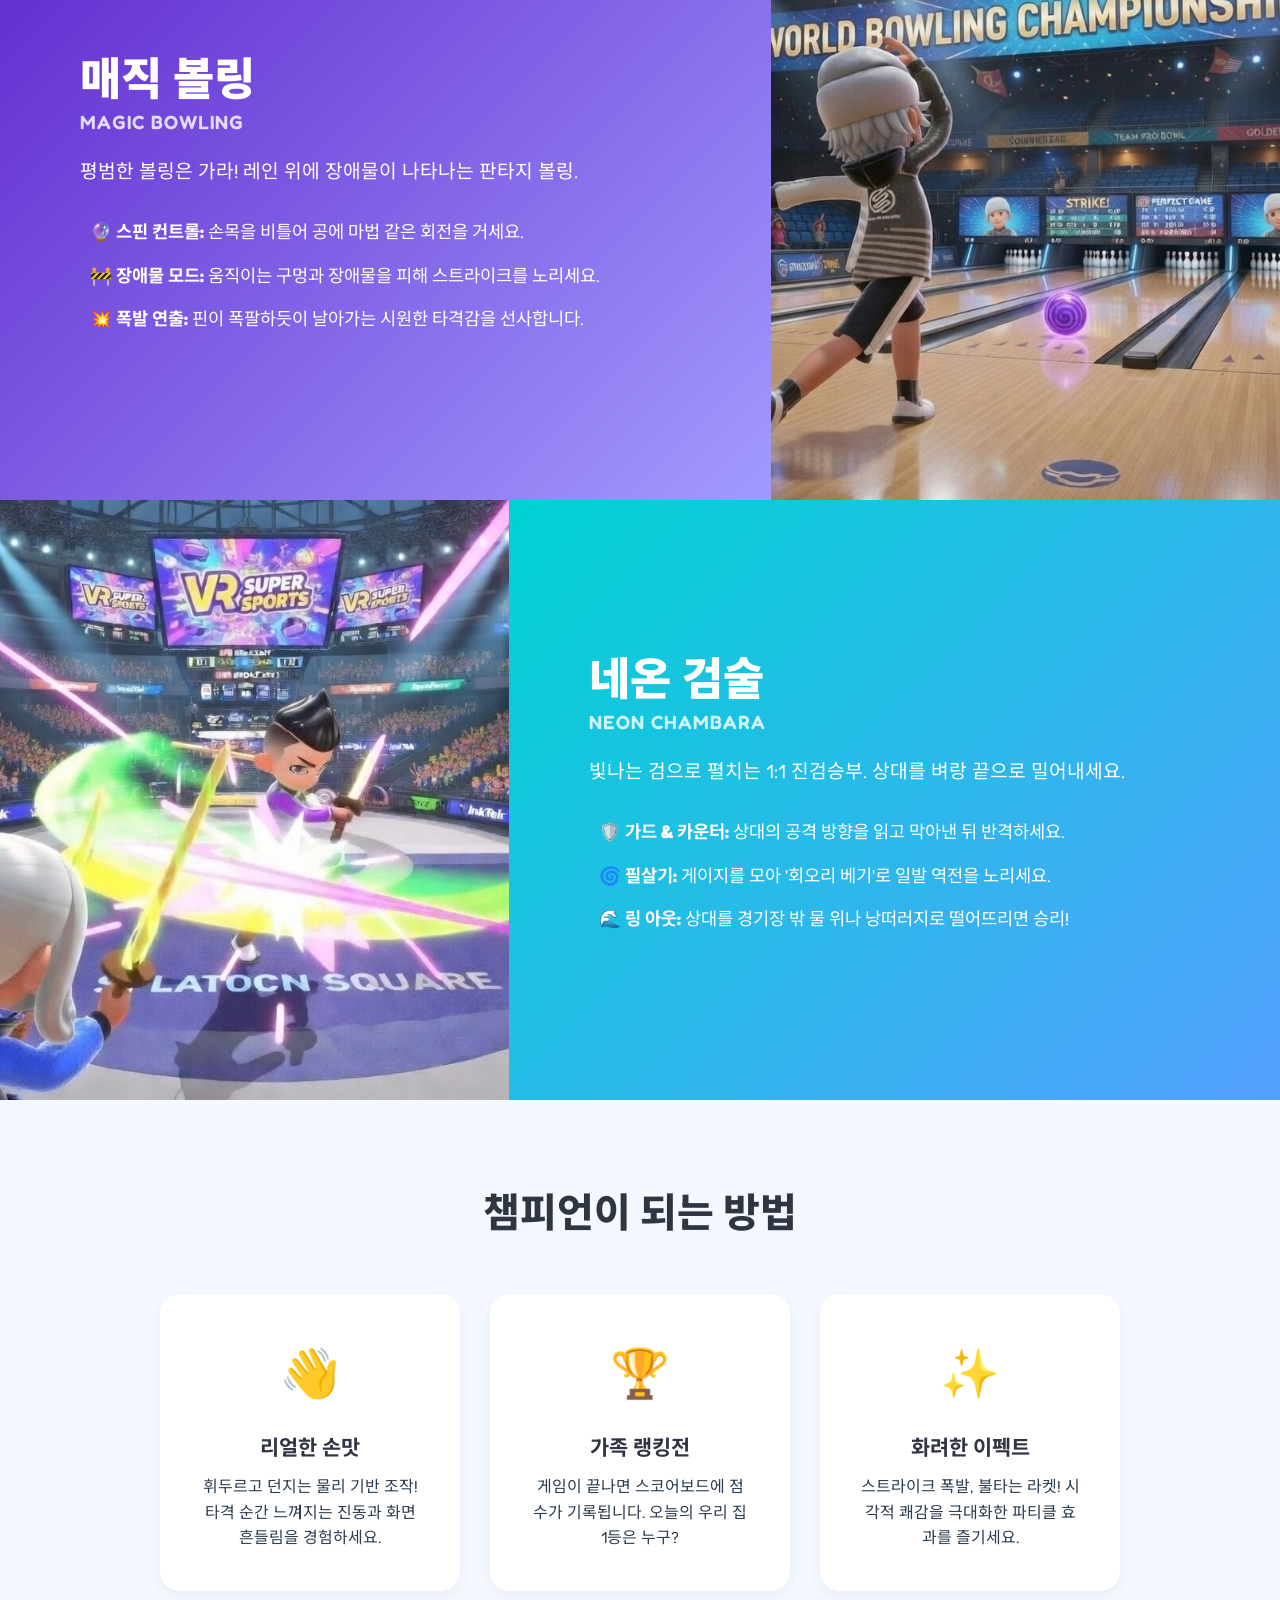
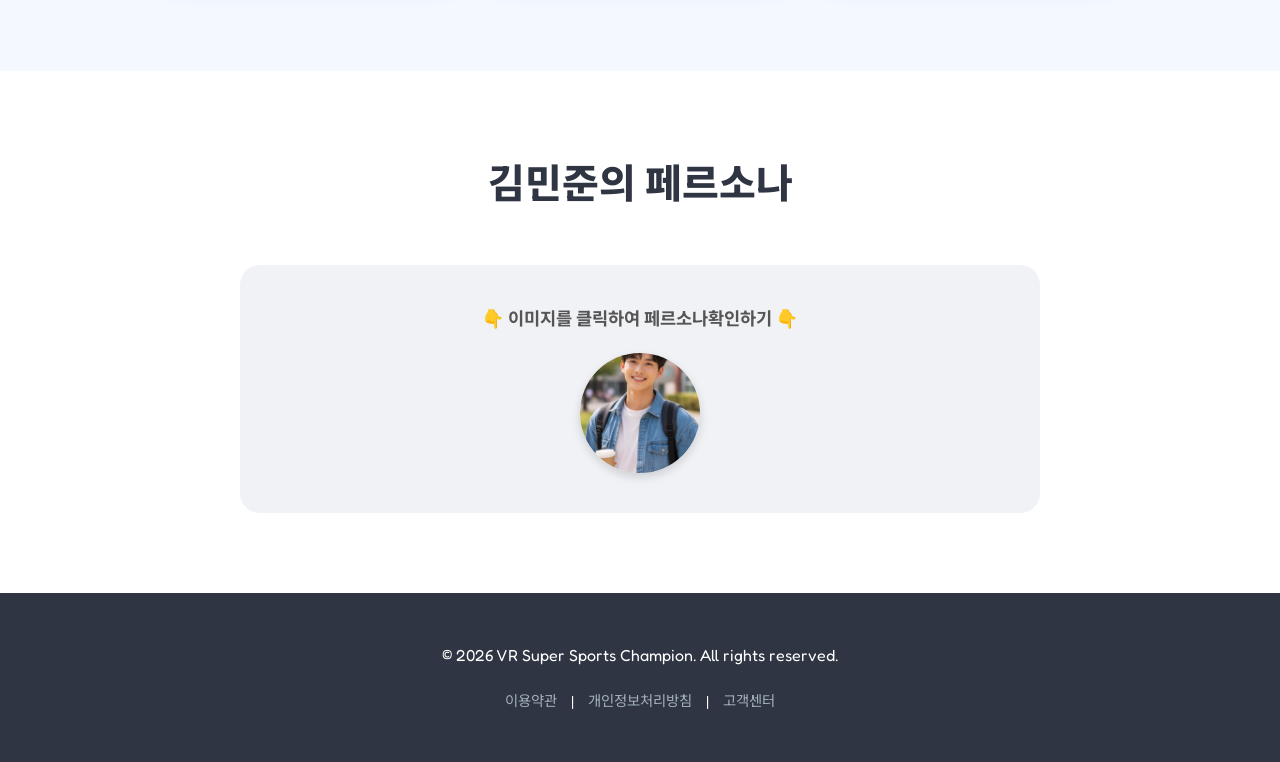
==== commit 6fd99f19: "2026-03-24-01" ====
--- a/index.html
+++ b/index.html
@@ -152,24 +152,76 @@
 
     <!-- 리뷰 섹션 추가 -->
     <section class="reviews">
-      <h2 class="section-title">유저들의 생생 후기</h2>
+      <h2 class="section-title">김민준의 페르소나</h2>
       <div class="review-container">
-        <div class="review-card">
-          <p class="review-text">
-            "테니스 치다가 라켓에 불붙을 때 타격감이 미쳤어요! 친구들이랑 땀
-            흘리며 놀기 딱 좋습니다."
-          </p>
-          <p class="review-author">- 김민준 님 (22세, 대학생)</p>
-        </div>
-        <div class="review-card">
-          <p class="review-text">
-            "검술 게임에서 친구를 링 밖으로 밀어낼 때 쾌감이 장난 아니에요.
-            회오리 베기 최고! 직장 스트레스 전부 날려버렸어요!"
-          </p>
-          <p class="review-author">- 이영희 님 (26세, 직장인)</p>
+        <div class="review-card" style="width: 100%; max-width: 800px; margin: 0 auto; padding: 40px; text-align: center;">
+          <p style="margin-bottom: 20px; font-size: 1.1em; font-weight: bold; color: #555;">👇 이미지를 클릭하여 페르소나확인하기 👇</p>
+          <img src="VR Super Sports/asset/김민준.png" alt="김민준 프로필" onclick="document.getElementById('reviewModal').style.display='flex'" style="width: 120px; height: 120px; border-radius: 50%; object-fit: cover; display: block; margin: 0 auto; cursor: pointer; transition: transform 0.2s; box-shadow: 0 4px 10px rgba(0,0,0,0.15);" onmouseover="this.style.transform='scale(1.05)'" onmouseout="this.style.transform='scale(1)'" title="후기 보기" />
         </div>
       </div>
     </section>
+
+    <!-- 후기 모달 창 (기본 숨김) -->
+    <div id="reviewModal" style="display: none; position: fixed; z-index: 9999; left: 0; top: 0; width: 100%; height: 100%; background-color: rgba(0,0,0,0.6); align-items: center; justify-content: center;">
+      <div style="background-color: #fff; padding: 40px; border-radius: 12px; max-width: 650px; width: 90%; max-height: 85vh; overflow-y: auto; text-align: center; position: relative; box-shadow: 0 5px 15px rgba(0,0,0,0.3);">
+        <span onclick="document.getElementById('reviewModal').style.display='none'" style="position: absolute; top: 15px; right: 20px; font-size: 28px; font-weight: bold; cursor: pointer; color: #aaa;">&times;</span>
+        <img src="VR Super Sports/asset/김민준.png" alt="김민준 프로필" style="width: 100px; height: 100px; border-radius: 50%; object-fit: cover; display: block; margin: 0 auto 20px;" />
+        
+        <div style="text-align: left; font-size: 0.95em; color: #333; line-height: 1.6;">
+          <h3 style="text-align: center; color: #0056b3; margin-bottom: 10px; font-size: 1.3em;">페르소나: 김민준</h3>
+          <p style="text-align: center; font-weight: bold; background-color: #f4f6f9; padding: 10px; border-radius: 8px; margin-bottom: 20px; color: #555;">
+            "친구들과 짧고 직관적으로 즐길 수 있는 스포츠 대전 게임을 선호하는 22세 대학생"
+          </p>
+
+          <h4 style="border-bottom: 2px solid #eee; padding-bottom: 5px; margin-top: 15px; color: #222;">👤 기본 정보</h4>
+          <ul style="list-style: none; padding: 0; margin: 10px 0;">
+            <li><strong>나이/성별:</strong> 22세 / 남성</li>
+            <li><strong>직업:</strong> 대학생</li>
+            <li><strong>거주지:</strong> 서울 노원구 (부모님과 함께 거주)</li>
+          </ul>
+
+          <h4 style="border-bottom: 2px solid #eee; padding-bottom: 5px; margin-top: 15px; color: #222;">🌍 현재 환경</h4>
+          <ul style="padding-left: 20px; margin: 10px 0;">
+            <li>학교 수업과 과제로 바쁜 편이라 게임을 오래 하지는 못함</li>
+            <li>주로 평일 저녁이나 주말에 짧게 게임을 즐김</li>
+            <li>친구들과 함께 할 수 있는 게임을 선호함</li>
+            <li>스포츠를 전문적으로 하진 않지만, 가볍게 체험하고 즐기는 것은 좋아함</li>
+          </ul>
+
+          <h4 style="border-bottom: 2px solid #eee; padding-bottom: 5px; margin-top: 15px; color: #222;">🎮 게임 이용 성향 및 선호도</h4>
+          <ul style="padding-left: 20px; margin: 10px 0;">
+            <li>복잡한 게임보다 쉽고 빠르게 시작할 수 있는 게임을 좋아함</li>
+            <li>혼자 하는 게임보다 친구들과 함께 즐기는 멀티플레이 게임을 선호함</li>
+            <li>짧은 경기 안에서 경쟁과 재미를 느낄 수 있는 구조를 좋아함</li>
+            <li><strong>선호 장르:</strong> 스포츠 게임, 파티 게임, 캐주얼 대전 게임</li>
+            <li><strong>선호 방식:</strong> 로컬 멀티플레이, 짧은 경기 반복 플레이</li>
+          </ul>
+
+          <h4 style="border-bottom: 2px solid #eee; padding-bottom: 5px; margin-top: 15px; color: #222;">👍 선호 요소 vs 👎 불편함</h4>
+          <ul style="padding-left: 20px; margin: 10px 0;">
+            <li><strong>선호 요소:</strong> 쉬운 조작, 짧고 빠른 경기 진행, 친구와 함께하는 대전 플레이, 스포츠 느낌이 잘 살아있는 플레이, 종목마다 다른 손맛과 개성</li>
+            <li><strong>불편함:</strong> 복잡한 조작과 긴 튜토리얼, 반복적이고 단조로운 플레이, 스포츠 느낌이 약한 게임, 판정이 애매하거나 억울한 상황이 많은 구조</li>
+          </ul>
+
+          <h4 style="border-bottom: 2px solid #eee; padding-bottom: 5px; margin-top: 15px; color: #222;">🎯 게임 목표</h4>
+          <ul style="padding-left: 20px; margin: 10px 0;">
+            <li>친구들과 함께 테니스, 볼링, 검술을 쉽고 재미있게 즐기고 싶어 함</li>
+            <li>짧은 시간 안에 경쟁, 성취감, 몰입감을 느끼고 싶어 함</li>
+            <li>어렵지 않은 조작으로도 스포츠 특유의 손맛을 경험하고 싶어 함</li>
+          </ul>
+        </div>
+      </div>
+    </div>
+
+    <script>
+      // 모달 바깥 배경 영역 클릭 시 닫기 기능
+      window.addEventListener('click', function(event) {
+        var modal = document.getElementById('reviewModal');
+        if (event.target == modal) {
+          modal.style.display = "none";
+        }
+      });
+    </script>
 
     <footer>
       <p>&copy; 2026 VR Super Sports Champion. All rights reserved.</p>
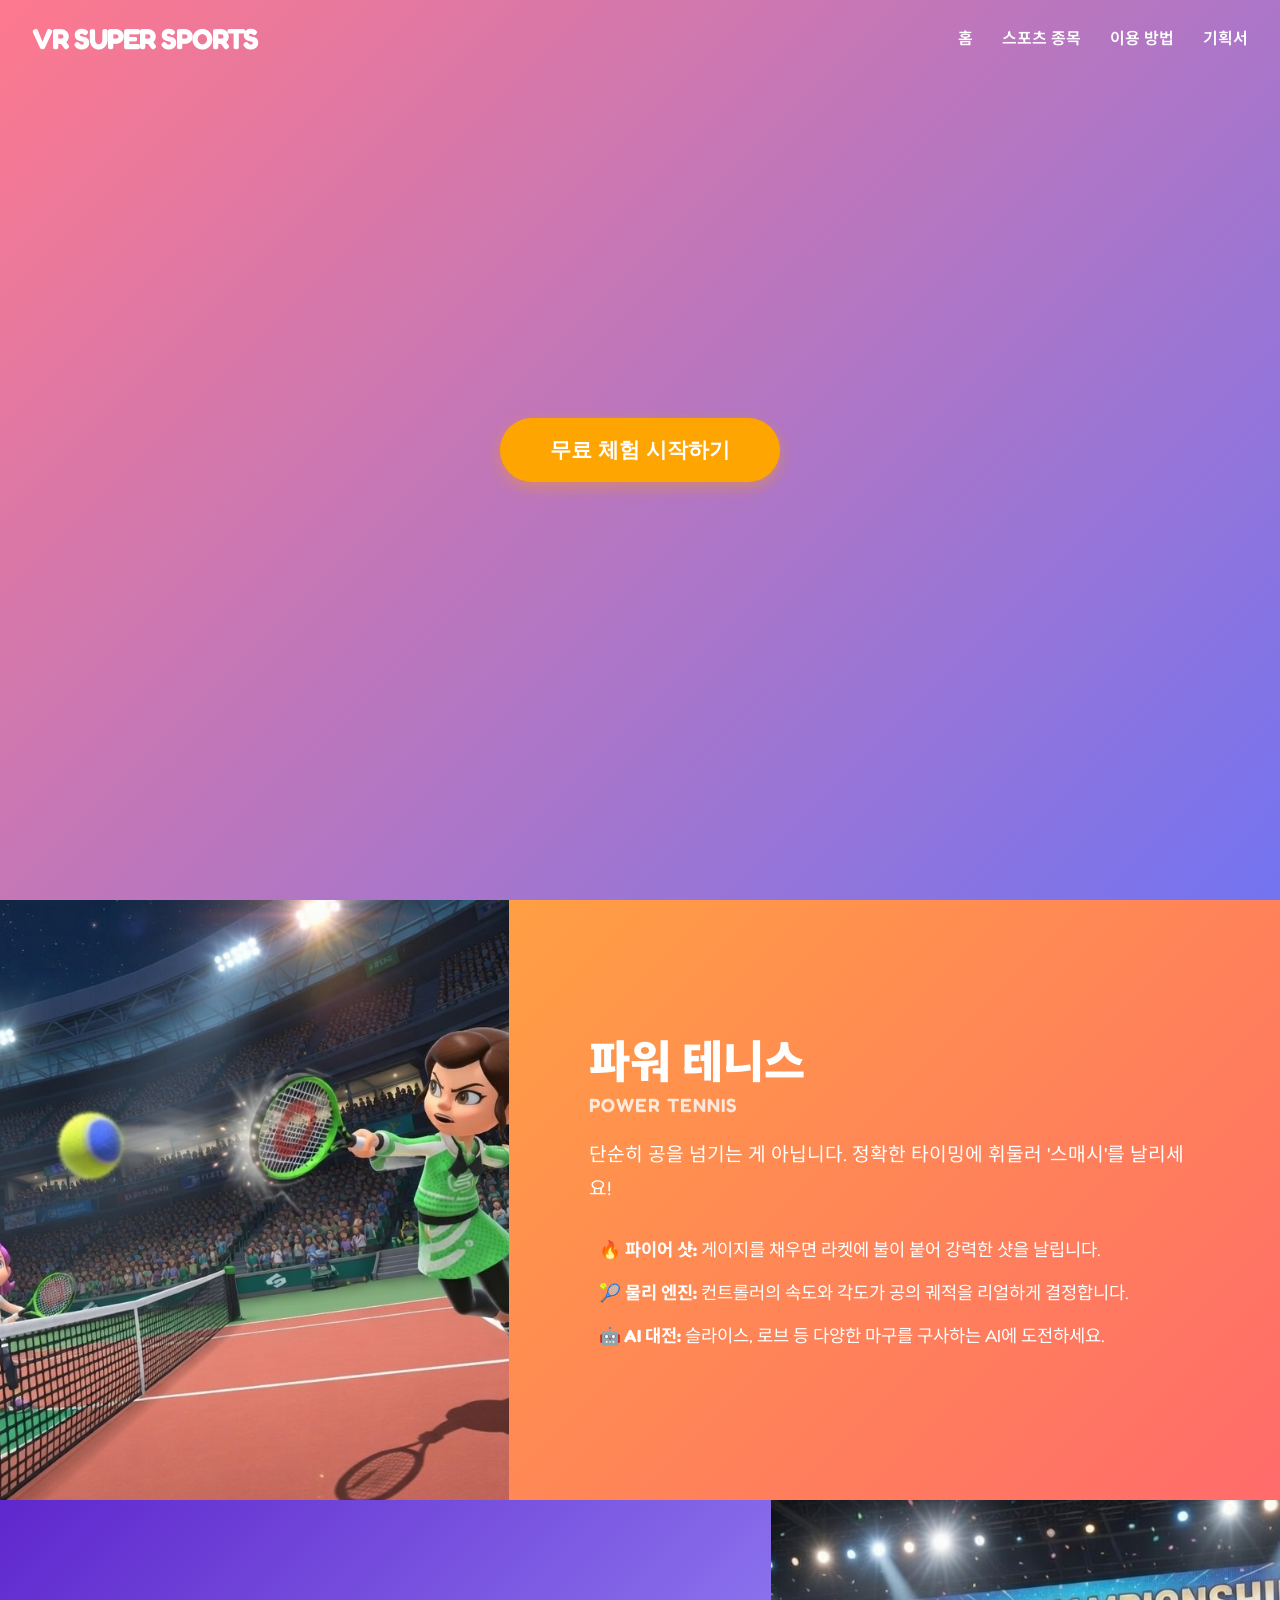
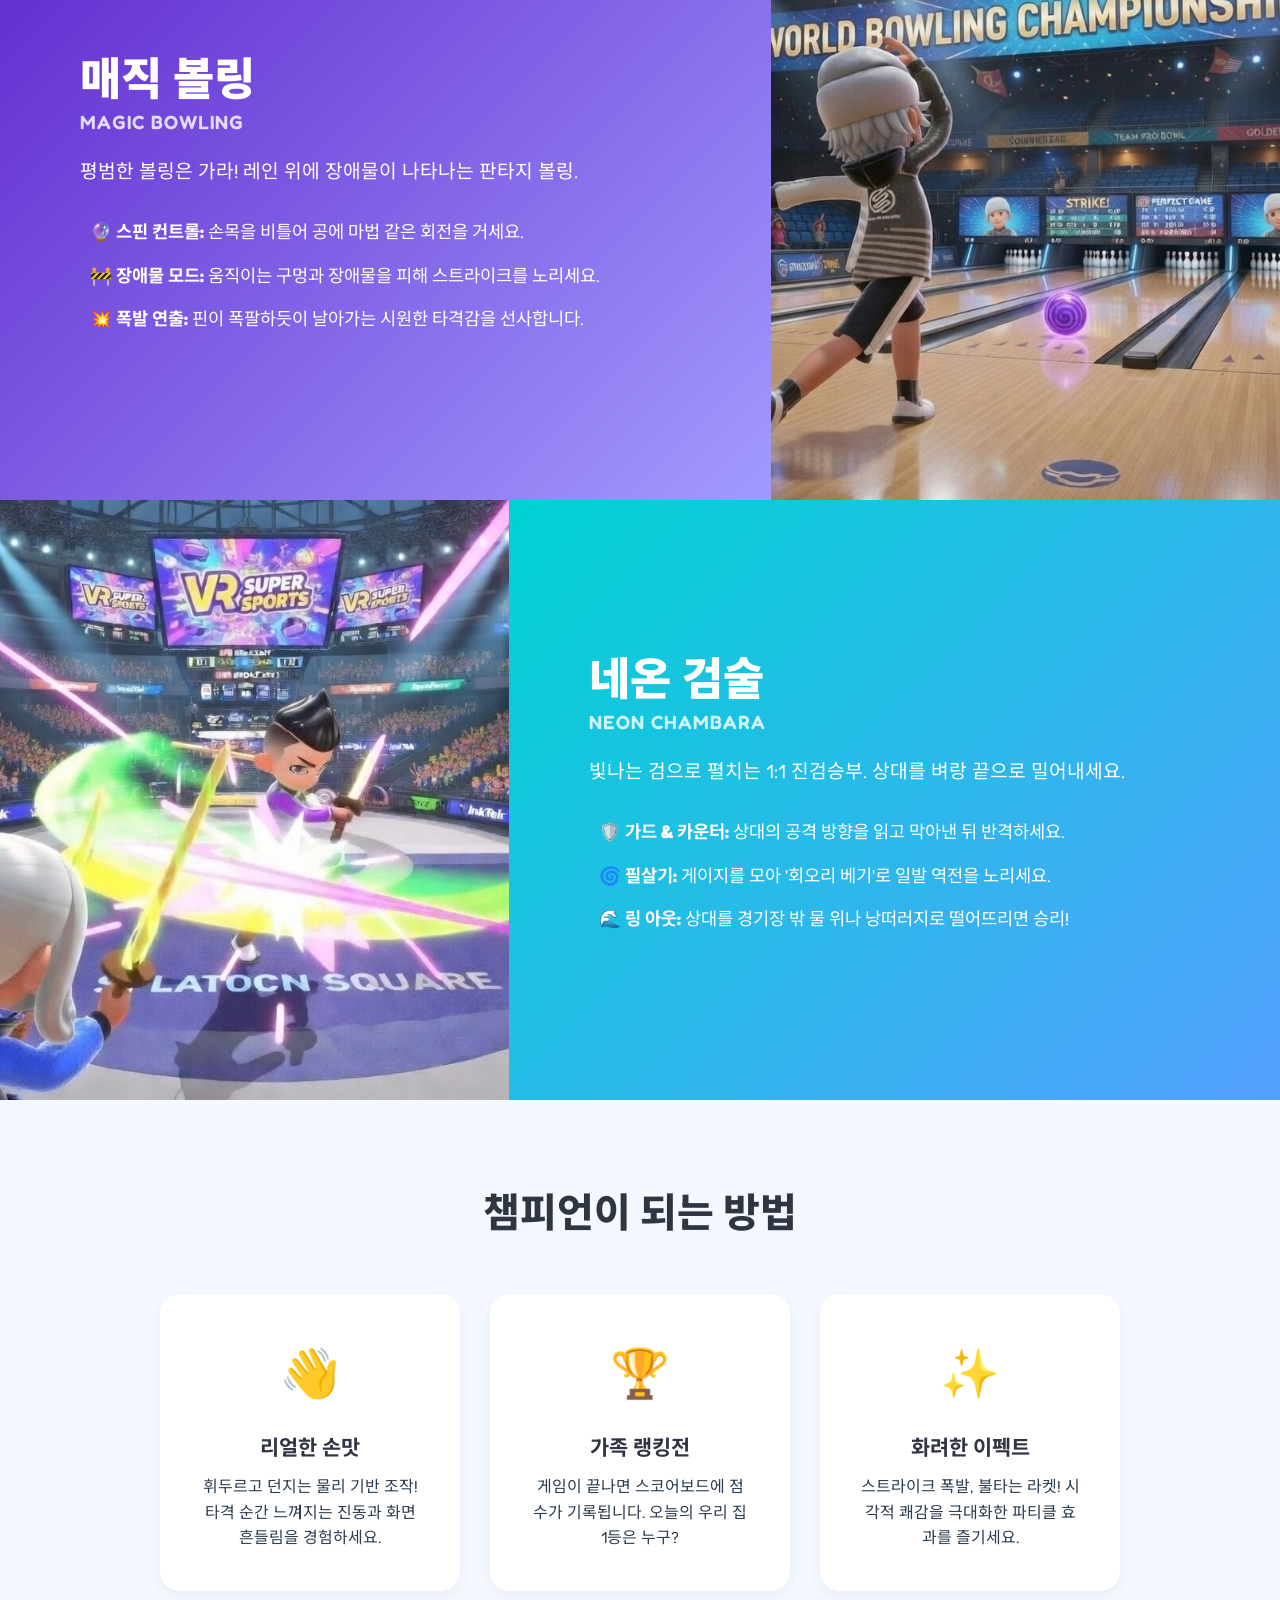
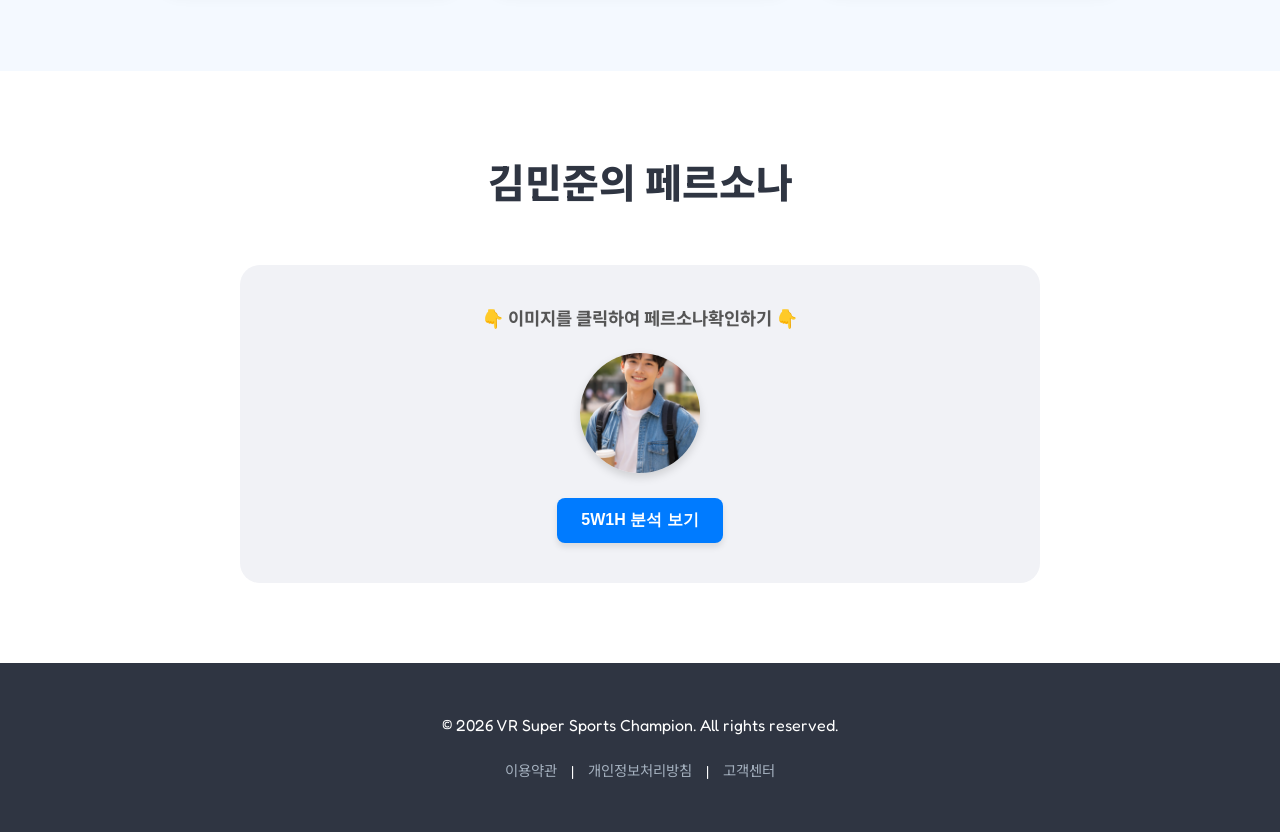
==== commit e53e671e: "2026-03-24-02" ====
--- a/index.html
+++ b/index.html
@@ -157,6 +157,8 @@
         <div class="review-card" style="width: 100%; max-width: 800px; margin: 0 auto; padding: 40px; text-align: center;">
           <p style="margin-bottom: 20px; font-size: 1.1em; font-weight: bold; color: #555;">👇 이미지를 클릭하여 페르소나확인하기 👇</p>
           <img src="VR Super Sports/asset/김민준.png" alt="김민준 프로필" onclick="document.getElementById('reviewModal').style.display='flex'" style="width: 120px; height: 120px; border-radius: 50%; object-fit: cover; display: block; margin: 0 auto; cursor: pointer; transition: transform 0.2s; box-shadow: 0 4px 10px rgba(0,0,0,0.15);" onmouseover="this.style.transform='scale(1.05)'" onmouseout="this.style.transform='scale(1)'" title="후기 보기" />
+          <!-- 5W1H 모달 열기 버튼 추가 -->
+          <button onclick="document.getElementById('w1hModal').style.display='flex'" style="margin-top: 25px; padding: 12px 24px; font-size: 1em; font-weight: bold; color: #fff; background-color: #007BFF; border: none; border-radius: 8px; cursor: pointer; box-shadow: 0 4px 6px rgba(0,0,0,0.1); transition: background-color 0.2s;" onmouseover="this.style.backgroundColor='#0056b3'" onmouseout="this.style.backgroundColor='#007BFF'">5W1H 분석 보기</button>
         </div>
       </div>
     </section>
@@ -213,12 +215,64 @@
       </div>
     </div>
 
+    <!-- 5W1H 모달 창 추가 (기본 숨김) -->
+    <div id="w1hModal" style="display: none; position: fixed; z-index: 9999; left: 0; top: 0; width: 100%; height: 100%; background-color: rgba(0,0,0,0.6); align-items: center; justify-content: center;">
+      <div style="background-color: #fff; padding: 40px; border-radius: 12px; max-width: 650px; width: 90%; max-height: 85vh; overflow-y: auto; text-align: center; position: relative; box-shadow: 0 5px 15px rgba(0,0,0,0.3);">
+        <span onclick="document.getElementById('w1hModal').style.display='none'" style="position: absolute; top: 15px; right: 20px; font-size: 28px; font-weight: bold; cursor: pointer; color: #aaa;">&times;</span>
+        
+        <div style="text-align: left; font-size: 0.95em; color: #333; line-height: 1.6;">
+          <h3 style="text-align: center; color: #007BFF; margin-bottom: 20px; font-size: 1.4em;">김민준 페르소나 5W1H 분석</h3>
+          
+          <h4 style="border-bottom: 2px solid #eee; padding-bottom: 5px; margin-top: 15px; color: #222;">👤 누가 (Who)</h4>
+          <ul style="padding-left: 20px; margin: 10px 0;">
+            <li><strong>김민준 (22세 / 남성)</strong></li>
+            <li>서울 노원구에 부모님과 함께 거주 중인 <strong>대학생</strong>입니다.</li>
+            <li>학교 수업과 과제로 바빠 게임을 길게 할 시간적 여유가 부족합니다.</li>
+          </ul>
+
+          <h4 style="border-bottom: 2px solid #eee; padding-bottom: 5px; margin-top: 15px; color: #222;">⏰ 언제 (When)</h4>
+          <ul style="padding-left: 20px; margin: 10px 0;">
+            <li>주로 <strong>평일 저녁이나 주말</strong>에 짧은 여가 시간이 생겼을 때입니다.</li>
+            <li>장시간이 아닌, <strong>짧은 시간</strong> 동안 짬을 내어 즐깁니다.</li>
+          </ul>
+
+          <h4 style="border-bottom: 2px solid #eee; padding-bottom: 5px; margin-top: 15px; color: #222;">📍 어디서 (Where)</h4>
+          <ul style="padding-left: 20px; margin: 10px 0;">
+            <li>집이나 친구들과 함께 모이는 오프라인 공간입니다. (온라인 플레이보다는 친구들과 대면해서 즐기는 <strong>로컬 멀티플레이 환경</strong>을 선호)</li>
+          </ul>
+
+          <h4 style="border-bottom: 2px solid #eee; padding-bottom: 5px; margin-top: 15px; color: #222;">🎮 무엇을 (What)</h4>
+          <ul style="padding-left: 20px; margin: 10px 0;">
+            <li>테니스, 볼링, 검술 등 직관적이고 가벼운 <strong>VR 스포츠 대전 게임(파티 게임)</strong>을 원합니다.</li>
+            <li>튜토리얼이 길거나 복잡한 게임보다는 <strong>쉽고 빠르게 시작할 수 있는 게임</strong>을 찾습니다.</li>
+          </ul>
+
+          <h4 style="border-bottom: 2px solid #eee; padding-bottom: 5px; margin-top: 15px; color: #222;">💡 어떻게 (How)</h4>
+          <ul style="padding-left: 20px; margin: 10px 0;">
+            <li>복잡한 조작 없이 직관적이고 <strong>쉬운 조작</strong>으로 게임을 플레이합니다.</li>
+            <li>종목마다 다른 스포츠 특유의 손맛을 느끼면서, 친구들과 <strong>짧은 경기를 반복하며 대전하는 방식</strong>으로 즐깁니다.</li>
+          </ul>
+
+          <h4 style="border-bottom: 2px solid #eee; padding-bottom: 5px; margin-top: 15px; color: #222;">🤔 왜 (Why)</h4>
+          <ul style="padding-left: 20px; margin: 10px 0;">
+            <li>친한 친구들과 함께 어울리며 <strong>짧은 시간 안에 경쟁, 성취감, 몰입감</strong>을 느끼고 싶기 때문입니다.</li>
+            <li>바쁜 일상 속에서 스트레스를 풀며, 전문적이지 않더라도 가볍게 스포츠의 재미를 체험하기 위해서입니다.</li>
+          </ul>
+        </div>
+      </div>
+    </div>
+
     <script>
       // 모달 바깥 배경 영역 클릭 시 닫기 기능
       window.addEventListener('click', function(event) {
-        var modal = document.getElementById('reviewModal');
-        if (event.target == modal) {
-          modal.style.display = "none";
+        var reviewModal = document.getElementById('reviewModal');
+        var w1hModal = document.getElementById('w1hModal');
+        
+        if (event.target == reviewModal) {
+          reviewModal.style.display = "none";
+        }
+        if (event.target == w1hModal) {
+          w1hModal.style.display = "none";
         }
       });
     </script>
